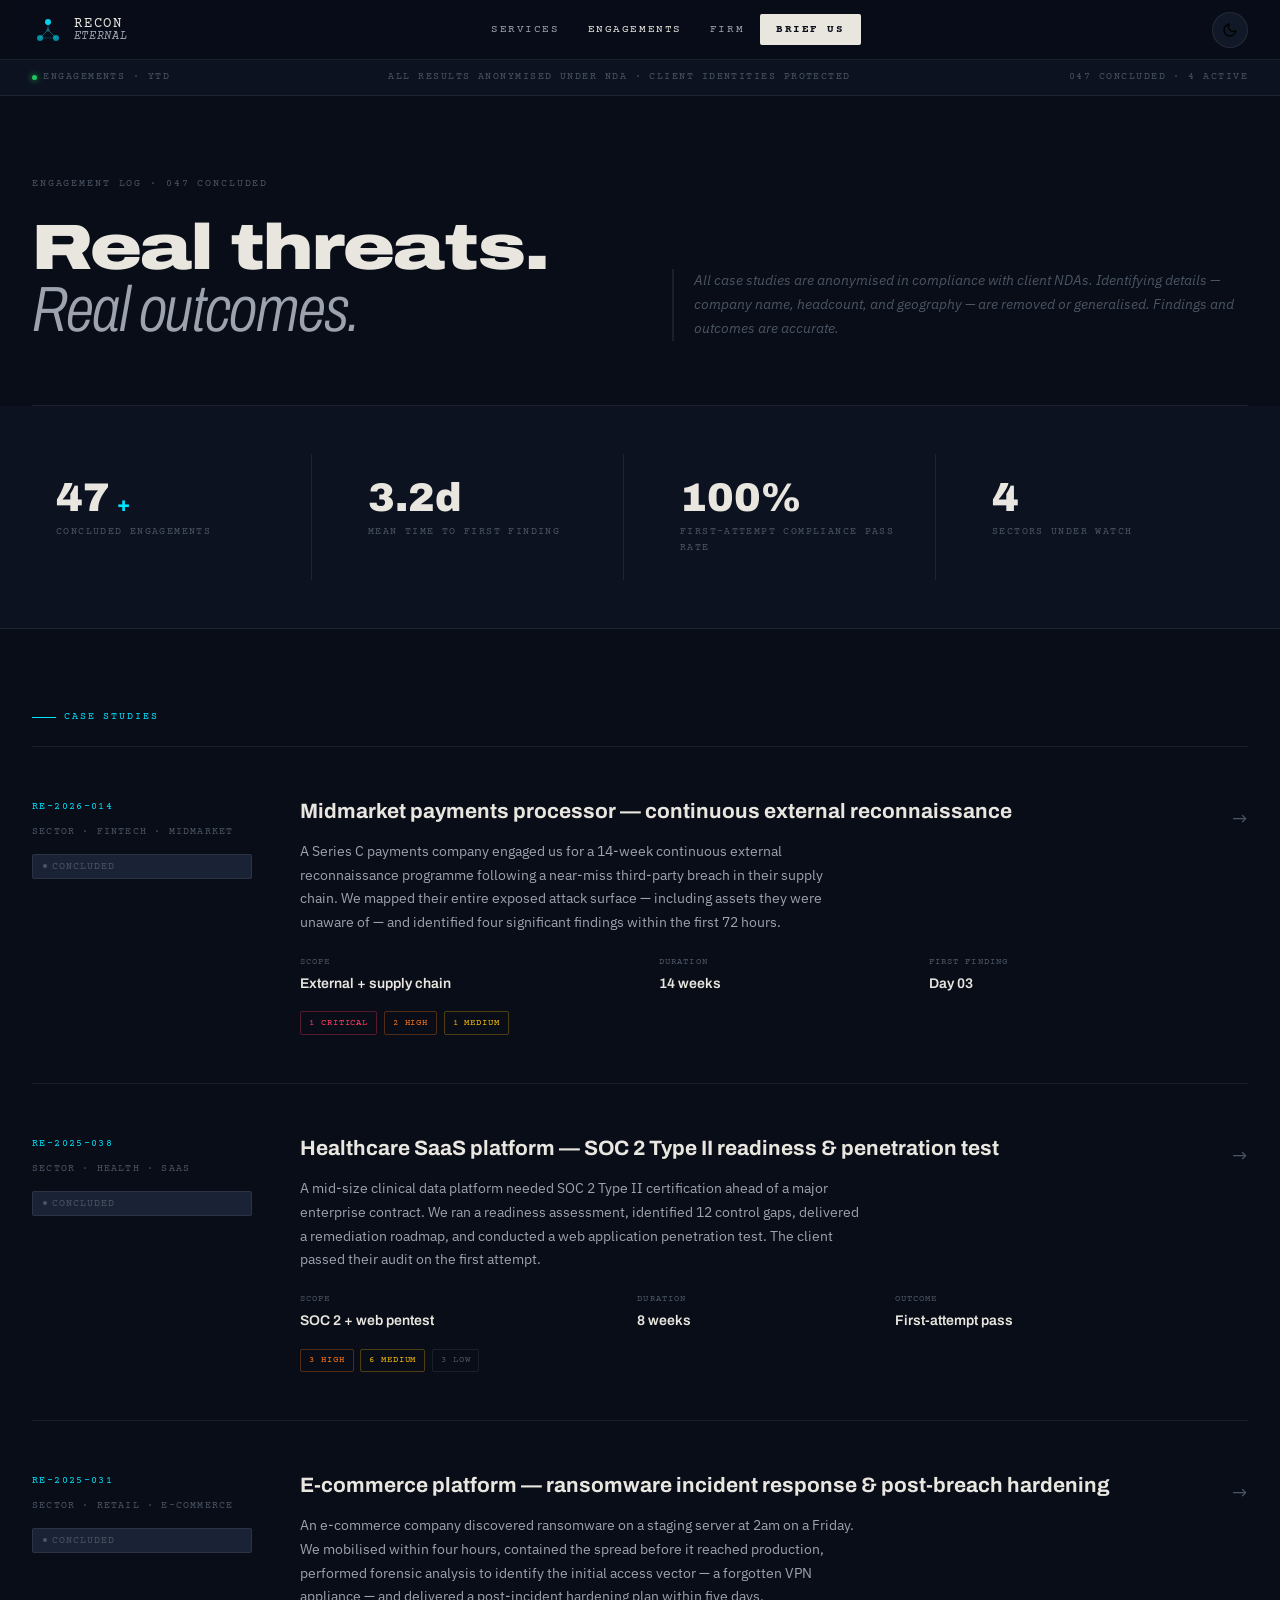
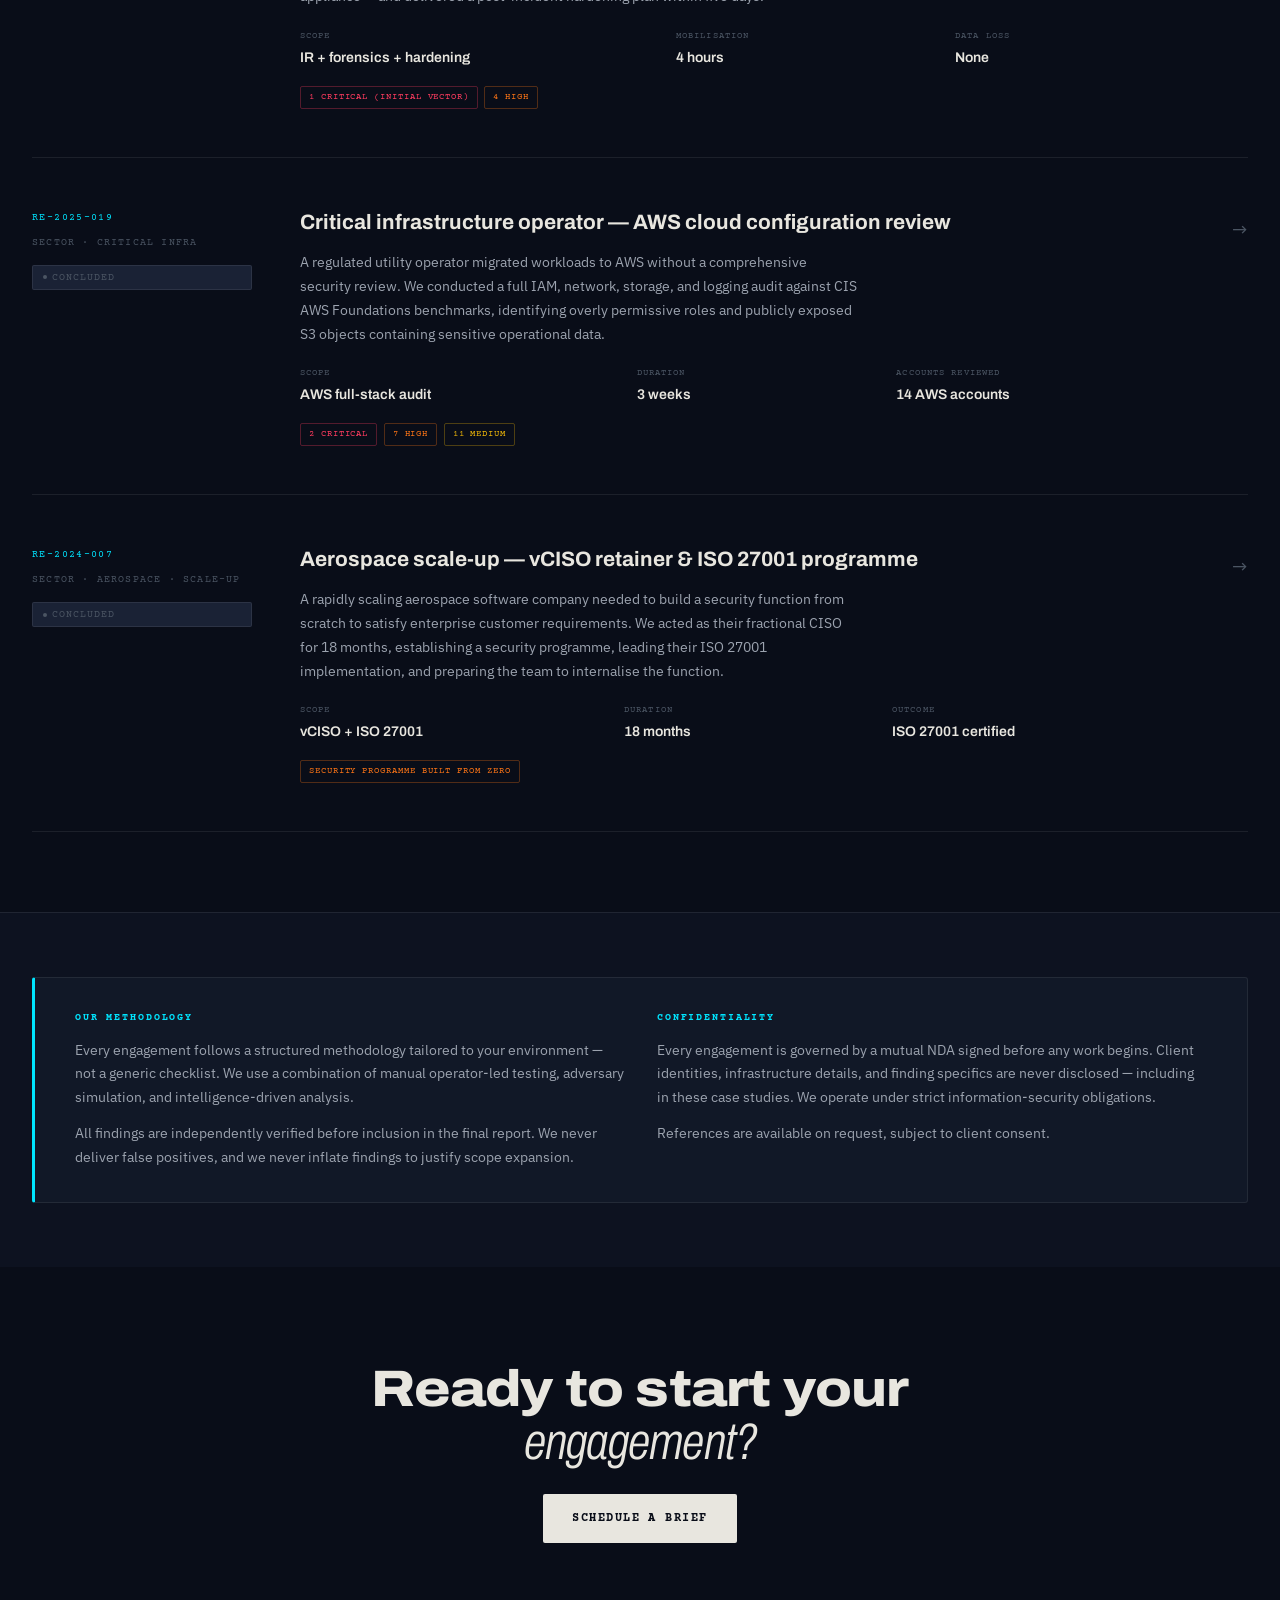
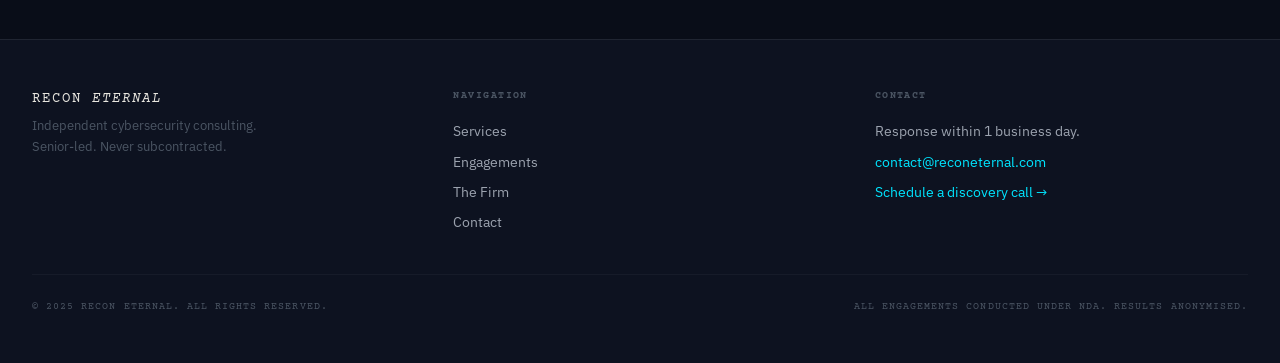
==== engagements.html @ 574c1f22 "Add files via upload" ====
<!DOCTYPE html>
<html lang="en">
<head>
  <meta charset="UTF-8" />
  <meta name="viewport" content="width=device-width, initial-scale=1.0" />
  <meta name="description" content="RECON eternal engagements — anonymised case studies showing real security outcomes across fintech, healthcare, SaaS, and critical infrastructure." />
  <title>Engagements · RECON eternal</title>

  <!-- Stylesheets -->
  <link rel="stylesheet" href="css/base.css" />
  <link rel="stylesheet" href="css/theme.css" />
  <link rel="stylesheet" href="css/components.css" />
  <link rel="stylesheet" href="css/engagements.css" />

  <!-- Prevent theme flash -->
  <script>
    (function(){
      var t = localStorage.getItem('recon-theme');
      if (t === 'light') document.documentElement.setAttribute('data-theme','light');
    })();
  </script>
</head>
<body>

  <!-- ═══════════════════════════════════════
       SITE NAVIGATION
       ═══════════════════════════════════════ -->
  <header class="site-nav" role="banner">
    <div class="nav-inner">
      <a href="index.html" class="nav-logo" aria-label="RECON eternal — home">
        <svg viewBox="0 0 32 32" fill="none" xmlns="http://www.w3.org/2000/svg" aria-hidden="true">
          <circle cx="16" cy="8"  r="3" fill="var(--accent)" opacity="0.9"/>
          <circle cx="8"  cy="24" r="3" fill="var(--accent)" opacity="0.6"/>
          <circle cx="24" cy="24" r="3" fill="var(--accent)" opacity="0.6"/>
          <circle cx="16" cy="16" r="2" fill="var(--text-3)" opacity="0.5"/>
          <line x1="16" y1="8"  x2="16" y2="16" stroke="var(--accent)" stroke-width="1" opacity="0.4"/>
          <line x1="16" y1="16" x2="8"  y2="24" stroke="var(--accent)" stroke-width="1" opacity="0.4"/>
          <line x1="16" y1="16" x2="24" y2="24" stroke="var(--accent)" stroke-width="1" opacity="0.4"/>
          <line x1="8"  y1="24" x2="24" y2="24" stroke="var(--accent)" stroke-width="1" opacity="0.2"/>
        </svg>
        <span class="nav-wordmark">RECON<em>eternal</em></span>
      </a>
      <nav class="nav-links" aria-label="Primary navigation">
        <a href="services.html">Services</a>
        <a href="engagements.html">Engagements</a>
        <a href="about.html">Firm</a>
        <a href="contact.html" class="nav-cta">Brief us</a>
      </nav>
      <div class="nav-controls">
        <button class="theme-toggle" aria-label="Switch theme"></button>
        <button class="nav-hamburger" aria-label="Open menu"><span></span><span></span><span></span></button>
      </div>
    </div>
  </header>

  <!-- Mobile drawer -->
  <nav class="nav-drawer" aria-label="Mobile navigation">
    <a href="services.html">Services</a>
    <a href="engagements.html">Engagements</a>
    <a href="about.html">Firm</a>
    <a href="contact.html">Brief us →</a>
  </nav>

  <!-- Meta strip -->
  <div class="meta-strip" aria-hidden="true">
    <span><span class="meta-live"></span> ENGAGEMENTS · YTD</span>
    <span class="meta-mid">ALL RESULTS ANONYMISED UNDER NDA · CLIENT IDENTITIES PROTECTED</span>
    <span>047 CONCLUDED · 4 ACTIVE</span>
  </div>

  <!-- ═══════════════════════════════════════
       MAIN CONTENT
       ═══════════════════════════════════════ -->
  <main class="page-body">

    <!-- ───────────────────────────────────
         ENGAGEMENTS HEADER
         ─────────────────────────────────── -->
    <section>
      <div class="container">
        <div class="eng-header">

          <!-- Left: headline -->
          <div>
            <p class="eng-meta reveal">ENGAGEMENT LOG · 047 CONCLUDED</p>
            <h1 class="eng-headline reveal delay-1">
              Real threats.<br>
              <em>Real outcomes.</em>
            </h1>
          </div>

          <!-- Right: anonymisation note -->
          <div class="eng-header-note reveal delay-2">
            All case studies are anonymised in compliance with client NDAs. Identifying details — company name, headcount, and geography — are removed or generalised. Findings and outcomes are accurate.
          </div>

        </div>
      </div>
    </section>

    <!-- ───────────────────────────────────
         STATS BAR
         Animated counters for key metrics
         ─────────────────────────────────── -->
    <div class="stats-bar">
      <div class="container">
        <div class="stats-grid">

          <!-- Total engagements -->
          <div class="stat-block">
            <div class="stat-number">
              <span data-counter="47" data-suffix="">47</span>
              <span class="stat-unit">+</span>
            </div>
            <div class="stat-label">Concluded engagements</div>
          </div>

          <!-- Mean time to first finding -->
          <div class="stat-block">
            <div class="stat-number">
              <span data-counter="3.2" data-suffix="d">3.2d</span>
            </div>
            <div class="stat-label">Mean time to first finding</div>
          </div>

          <!-- First-attempt compliance pass rate -->
          <div class="stat-block">
            <div class="stat-number">
              <span data-counter="100" data-suffix="%">100%</span>
            </div>
            <div class="stat-label">First-attempt compliance pass rate</div>
          </div>

          <!-- Sectors covered -->
          <div class="stat-block">
            <div class="stat-number">
              <span data-counter="4" data-suffix="">4</span>
            </div>
            <div class="stat-label">Sectors under watch</div>
          </div>

        </div>
      </div>
    </div>

    <!-- ───────────────────────────────────
         CASE STUDY CARDS
         List of anonymised client engagements
         ─────────────────────────────────── -->
    <section class="case-studies-section">
      <div class="container">

        <p class="section-label reveal">Case studies</p>

        <div class="case-list">

          <!-- Case 01: FinTech continuous recon -->
          <div class="case-card reveal" id="re-2026-014">
            <div class="case-meta">
              <div class="case-id">RE-2026-014</div>
              <div class="case-sector">SECTOR · FINTECH · MIDMARKET</div>
              <div class="case-status concluded">concluded</div>
            </div>
            <div class="case-content">
              <h2 class="case-title">Midmarket payments processor — continuous external reconnaissance</h2>
              <p class="case-summary">
                A Series C payments company engaged us for a 14-week continuous external reconnaissance programme following a near-miss third-party breach in their supply chain. We mapped their entire exposed attack surface — including assets they were unaware of — and identified four significant findings within the first 72 hours.
              </p>
              <dl class="case-facts">
                <div class="case-fact">
                  <dt>Scope</dt>
                  <dd>External + supply chain</dd>
                </div>
                <div class="case-fact">
                  <dt>Duration</dt>
                  <dd>14 weeks</dd>
                </div>
                <div class="case-fact">
                  <dt>First finding</dt>
                  <dd>Day 03</dd>
                </div>
              </dl>
              <div class="case-findings">
                <span class="finding-tag critical">1 Critical</span>
                <span class="finding-tag high">2 High</span>
                <span class="finding-tag medium">1 Medium</span>
              </div>
            </div>
            <div class="case-chevron">→</div>
          </div>

          <!-- Case 02: Healthcare SOC 2 -->
          <div class="case-card reveal" id="re-2025-038">
            <div class="case-meta">
              <div class="case-id">RE-2025-038</div>
              <div class="case-sector">SECTOR · HEALTH · SaaS</div>
              <div class="case-status concluded">concluded</div>
            </div>
            <div class="case-content">
              <h2 class="case-title">Healthcare SaaS platform — SOC 2 Type II readiness &amp; penetration test</h2>
              <p class="case-summary">
                A mid-size clinical data platform needed SOC 2 Type II certification ahead of a major enterprise contract. We ran a readiness assessment, identified 12 control gaps, delivered a remediation roadmap, and conducted a web application penetration test. The client passed their audit on the first attempt.
              </p>
              <dl class="case-facts">
                <div class="case-fact">
                  <dt>Scope</dt>
                  <dd>SOC 2 + web pentest</dd>
                </div>
                <div class="case-fact">
                  <dt>Duration</dt>
                  <dd>8 weeks</dd>
                </div>
                <div class="case-fact">
                  <dt>Outcome</dt>
                  <dd>First-attempt pass</dd>
                </div>
              </dl>
              <div class="case-findings">
                <span class="finding-tag high">3 High</span>
                <span class="finding-tag medium">6 Medium</span>
                <span class="finding-tag low">3 Low</span>
              </div>
            </div>
            <div class="case-chevron">→</div>
          </div>

          <!-- Case 03: E-commerce ransomware IR -->
          <div class="case-card reveal" id="re-2025-031">
            <div class="case-meta">
              <div class="case-id">RE-2025-031</div>
              <div class="case-sector">SECTOR · RETAIL · E-COMMERCE</div>
              <div class="case-status concluded">concluded</div>
            </div>
            <div class="case-content">
              <h2 class="case-title">E-commerce platform — ransomware incident response &amp; post-breach hardening</h2>
              <p class="case-summary">
                An e-commerce company discovered ransomware on a staging server at 2am on a Friday. We mobilised within four hours, contained the spread before it reached production, performed forensic analysis to identify the initial access vector — a forgotten VPN appliance — and delivered a post-incident hardening plan within five days.
              </p>
              <dl class="case-facts">
                <div class="case-fact">
                  <dt>Scope</dt>
                  <dd>IR + forensics + hardening</dd>
                </div>
                <div class="case-fact">
                  <dt>Mobilisation</dt>
                  <dd>4 hours</dd>
                </div>
                <div class="case-fact">
                  <dt>Data loss</dt>
                  <dd>None</dd>
                </div>
              </dl>
              <div class="case-findings">
                <span class="finding-tag critical">1 Critical (initial vector)</span>
                <span class="finding-tag high">4 High</span>
              </div>
            </div>
            <div class="case-chevron">→</div>
          </div>

          <!-- Case 04: Critical infrastructure cloud review -->
          <div class="case-card reveal" id="re-2025-019">
            <div class="case-meta">
              <div class="case-id">RE-2025-019</div>
              <div class="case-sector">SECTOR · CRITICAL INFRA</div>
              <div class="case-status concluded">concluded</div>
            </div>
            <div class="case-content">
              <h2 class="case-title">Critical infrastructure operator — AWS cloud configuration review</h2>
              <p class="case-summary">
                A regulated utility operator migrated workloads to AWS without a comprehensive security review. We conducted a full IAM, network, storage, and logging audit against CIS AWS Foundations benchmarks, identifying overly permissive roles and publicly exposed S3 objects containing sensitive operational data.
              </p>
              <dl class="case-facts">
                <div class="case-fact">
                  <dt>Scope</dt>
                  <dd>AWS full-stack audit</dd>
                </div>
                <div class="case-fact">
                  <dt>Duration</dt>
                  <dd>3 weeks</dd>
                </div>
                <div class="case-fact">
                  <dt>Accounts reviewed</dt>
                  <dd>14 AWS accounts</dd>
                </div>
              </dl>
              <div class="case-findings">
                <span class="finding-tag critical">2 Critical</span>
                <span class="finding-tag high">7 High</span>
                <span class="finding-tag medium">11 Medium</span>
              </div>
            </div>
            <div class="case-chevron">→</div>
          </div>

          <!-- Case 05: Aerospace vCISO -->
          <div class="case-card reveal" id="re-2024-007">
            <div class="case-meta">
              <div class="case-id">RE-2024-007</div>
              <div class="case-sector">SECTOR · AEROSPACE · SCALE-UP</div>
              <div class="case-status concluded">concluded</div>
            </div>
            <div class="case-content">
              <h2 class="case-title">Aerospace scale-up — vCISO retainer &amp; ISO 27001 programme</h2>
              <p class="case-summary">
                A rapidly scaling aerospace software company needed to build a security function from scratch to satisfy enterprise customer requirements. We acted as their fractional CISO for 18 months, establishing a security programme, leading their ISO 27001 implementation, and preparing the team to internalise the function.
              </p>
              <dl class="case-facts">
                <div class="case-fact">
                  <dt>Scope</dt>
                  <dd>vCISO + ISO 27001</dd>
                </div>
                <div class="case-fact">
                  <dt>Duration</dt>
                  <dd>18 months</dd>
                </div>
                <div class="case-fact">
                  <dt>Outcome</dt>
                  <dd>ISO 27001 certified</dd>
                </div>
              </dl>
              <div class="case-findings">
                <span class="finding-tag high">Security programme built from zero</span>
              </div>
            </div>
            <div class="case-chevron">→</div>
          </div>

        </div>
      </div>
    </section>

    <!-- ───────────────────────────────────
         METHODOLOGY NOTE
         Trust-building block about our approach
         ─────────────────────────────────── -->
    <section class="methodology-note">
      <div class="container">
        <div class="methodology-box reveal">
          <div>
            <h3>Our methodology</h3>
            <p>
              Every engagement follows a structured methodology tailored to your environment — not a generic checklist. We use a combination of manual operator-led testing, adversary simulation, and intelligence-driven analysis.
            </p>
            <p style="margin-top:0.75rem;">
              All findings are independently verified before inclusion in the final report. We never deliver false positives, and we never inflate findings to justify scope expansion.
            </p>
          </div>
          <div>
            <h3>Confidentiality</h3>
            <p>
              Every engagement is governed by a mutual NDA signed before any work begins. Client identities, infrastructure details, and finding specifics are never disclosed — including in these case studies. We operate under strict information-security obligations.
            </p>
            <p style="margin-top:0.75rem;">
              References are available on request, subject to client consent.
            </p>
          </div>
        </div>
      </div>
    </section>

    <!-- CTA -->
    <section class="section">
      <div class="container" style="text-align:center;">
        <h2 class="display-lg reveal" style="margin-bottom:1.5rem;">
          Ready to start your<br><em class="editorial">engagement?</em>
        </h2>
        <div class="reveal delay-1">
          <a href="contact.html" class="btn-primary">Schedule a Brief</a>
        </div>
      </div>
    </section>

  </main>

  <!-- Site footer -->
  <footer class="site-footer">
    <div class="footer-inner">
      <div class="footer-brand">
        <div class="footer-wordmark">RECON <em>eternal</em></div>
        <p>Independent cybersecurity consulting. Senior-led. Never subcontracted.</p>
      </div>
      <div class="footer-nav">
        <h4>Navigation</h4>
        <a href="services.html">Services</a>
        <a href="engagements.html">Engagements</a>
        <a href="about.html">The Firm</a>
        <a href="contact.html">Contact</a>
      </div>
      <div class="footer-contact">
        <h4>Contact</h4>
        <p>Response within 1 business day.</p>
        <p><a href="mailto:contact@reconeternal.com">contact@reconeternal.com</a></p>
        <p><a href="contact.html">Schedule a discovery call →</a></p>
      </div>
    </div>
    <div class="footer-bottom">
      <p>© 2025 RECON eternal. All rights reserved.</p>
      <p>All engagements conducted under NDA. Results anonymised.</p>
    </div>
  </footer>

  <script src="js/theme.js"></script>
  <script src="js/nav.js"></script>
  <script src="js/animations.js"></script>

</body>
</html>
---- css/base.css ----
/* ============================================================
   BASE.CSS — Reset, Custom Properties, Typography, Utilities
   RECON eternal · Cybersecurity Consulting
   ============================================================ */

/* ── Google Fonts import ── */
@import url('https://fonts.googleapis.com/css2?family=Archivo:ital,wdth,wght@0,62..125,100..900;1,62..125,100..900&family=Courier+Prime:ital,wght@0,400;0,700;1,400&family=IBM+Plex+Sans:ital,wght@0,300;0,400;0,500;0,600;1,300&display=swap');

/* ── CSS Reset ── */
*, *::before, *::after {
  box-sizing: border-box;
  margin: 0;
  padding: 0;
}

html {
  font-size: 16px;
  scroll-behavior: smooth;
  -webkit-font-smoothing: antialiased;
  -moz-osx-font-smoothing: grayscale;
  text-rendering: optimizeLegibility;
}

body {
  font-family: 'IBM Plex Sans', sans-serif;
  font-weight: 400;
  line-height: 1.6;
  min-height: 100vh;
  /* Theme colours applied via theme.css variables */
  background-color: var(--bg);
  color: var(--text);
  transition: background-color 0.35s ease, color 0.35s ease;
  overflow-x: hidden;
}

/* ── Lists & Links reset ── */
a       { color: inherit; text-decoration: none; }
ul, ol  { list-style: none; }
img, svg { display: block; max-width: 100%; }
button  { border: none; background: none; cursor: pointer; font: inherit; }

/* ── Typography scale ── */
/* Display — hero headlines */
.display-xl {
  font-family: 'Archivo', sans-serif;
  font-weight: 900;
  font-stretch: 125%;
  font-size: clamp(3rem, 7vw, 6.5rem);
  line-height: 0.95;
  letter-spacing: -0.02em;
}

/* Large section headings */
.display-lg {
  font-family: 'Archivo', sans-serif;
  font-weight: 800;
  font-stretch: 115%;
  font-size: clamp(2rem, 4vw, 3.5rem);
  line-height: 1.05;
  letter-spacing: -0.015em;
}

/* Card / sub-section headings */
.display-md {
  font-family: 'Archivo', sans-serif;
  font-weight: 700;
  font-stretch: 110%;
  font-size: clamp(1.25rem, 2.5vw, 1.75rem);
  line-height: 1.2;
}

/* Monospaced labels / tags */
.mono {
  font-family: 'Courier Prime', monospace;
  font-size: 0.75rem;
  letter-spacing: 0.12em;
  text-transform: uppercase;
}

/* Body copy */
.body-lg { font-size: 1.125rem; line-height: 1.7; }
.body-sm { font-size: 0.875rem; line-height: 1.65; }

/* ── Utility: container ── */
.container {
  width: 100%;
  max-width: 1280px;
  margin: 0 auto;
  padding: 0 2rem;
}

/* ── Utility: visually-hidden (accessibility) ── */
.sr-only {
  position: absolute;
  width: 1px;
  height: 1px;
  padding: 0;
  margin: -1px;
  overflow: hidden;
  clip: rect(0,0,0,0);
  white-space: nowrap;
  border: 0;
}

/* ── Utility: reveal animation base ── */
.reveal {
  opacity: 0;
  transform: translateY(24px);
  transition: opacity 0.65s cubic-bezier(0.16, 1, 0.3, 1),
              transform 0.65s cubic-bezier(0.16, 1, 0.3, 1);
}
.reveal.in-view {
  opacity: 1;
  transform: translateY(0);
}

/* ── Stagger delay helpers ── */
.delay-1 { transition-delay: 0.08s; }
.delay-2 { transition-delay: 0.16s; }
.delay-3 { transition-delay: 0.24s; }
.delay-4 { transition-delay: 0.32s; }
.delay-5 { transition-delay: 0.40s; }
.delay-6 { transition-delay: 0.48s; }

/* ── Divider line ── */
.rule {
  border: none;
  border-top: 1px solid var(--border);
  width: 100%;
}

/* ── Section spacing ── */
.section { padding: 6rem 0; }
.section-sm { padding: 4rem 0; }

/* ── Italic emphasis (editorial style) ── */
em.editorial {
  font-family: 'Archivo', sans-serif;
  font-style: italic;
  font-weight: 300;
  font-stretch: 75%;
}
---- css/theme.css ----
/* ============================================================
   THEME.CSS — Dark / Light colour token system
   Applied to :root by default (dark), toggled via [data-theme="light"]
   ============================================================ */

/* ── Default: Dark theme ── */
:root {
  /* Background layers */
  --bg:          #090d18;
  --bg-2:        #0d1220;
  --bg-3:        #111827;

  /* Surfaces (cards, panels) */
  --surface:     #111827;
  --surface-2:   #1a2235;

  /* Text */
  --text:        #e8e6df;
  --text-2:      #9ca3af;
  --text-3:      #4b5563;

  /* Accents */
  --accent:      #00e5ff;      /* cyan — primary accent */
  --accent-2:    #ff3c5f;      /* red  — urgency / secondary */
  --accent-dim:  rgba(0, 229, 255, 0.12);

  /* Borders */
  --border:      rgba(255, 255, 255, 0.08);
  --border-2:    rgba(255, 255, 255, 0.04);

  /* Shadows */
  --shadow:      0 2px 24px rgba(0, 0, 0, 0.6);
  --shadow-lg:   0 8px 48px rgba(0, 0, 0, 0.8);

  /* Status / live dot */
  --live:        #22c55e;

  /* Nav height — referenced by pages for padding offset */
  --nav-h: 60px;
  --strip-h: 36px;
}

/* ── Light theme override ── */
[data-theme="light"] {
  --bg:          #f4f1ec;
  --bg-2:        #ece9e2;
  --bg-3:        #e2dfd7;

  --surface:     #ffffff;
  --surface-2:   #f9f7f3;

  --text:        #0a0e18;
  --text-2:      #4b5563;
  --text-3:      #9ca3af;

  --accent:      #0066cc;
  --accent-2:    #cc1133;
  --accent-dim:  rgba(0, 102, 204, 0.10);

  --border:      rgba(0, 0, 0, 0.10);
  --border-2:    rgba(0, 0, 0, 0.04);

  --shadow:      0 2px 24px rgba(0, 0, 0, 0.08);
  --shadow-lg:   0 8px 48px rgba(0, 0, 0, 0.15);

  --live:        #16a34a;
}

/* ── Smooth transition for theme switch (applied to common props) ── */
/* Excludes elements that should snap immediately, e.g. canvas */
body, header, footer, nav, main,
.card, .meta-strip, .btn-primary, .btn-ghost,
section, article, aside {
  transition:
    background-color 0.35s ease,
    border-color     0.35s ease,
    color            0.35s ease,
    box-shadow       0.35s ease;
}
---- css/components.css ----
/* ============================================================
   COMPONENTS.CSS — Shared UI components across all pages
   Nav, Footer, Buttons, Cards, Meta-strip, Theme Toggle
   ============================================================ */

/* ─────────────────────────────────────────
   NAV — Fixed top navigation bar
   ───────────────────────────────────────── */
.site-nav {
  position: fixed;
  top: 0;
  left: 0;
  right: 0;
  z-index: 100;
  height: var(--nav-h);
  display: flex;
  align-items: center;
  padding: 0 2rem;
  border-bottom: 1px solid var(--border);
  background-color: var(--bg);
  /* Frosted-glass effect */
  backdrop-filter: blur(12px);
  -webkit-backdrop-filter: blur(12px);
  background-color: rgba(9, 13, 24, 0.88);
}

[data-theme="light"] .site-nav {
  background-color: rgba(244, 241, 236, 0.90);
}

/* Nav inner layout */
.site-nav .nav-inner {
  width: 100%;
  max-width: 1280px;
  margin: 0 auto;
  display: flex;
  align-items: center;
  justify-content: space-between;
  gap: 2rem;
}

/* Logo / wordmark lockup */
.nav-logo {
  display: flex;
  align-items: center;
  gap: 0.6rem;
  text-decoration: none;
  flex-shrink: 0;
}

/* Logo SVG icon */
.nav-logo svg {
  width: 32px;
  height: 32px;
  flex-shrink: 0;
}

/* Wordmark text */
.nav-wordmark {
  font-family: 'Courier Prime', monospace;
  font-size: 0.875rem;
  letter-spacing: 0.14em;
  text-transform: uppercase;
  color: var(--text);
  line-height: 1;
}
.nav-wordmark em {
  display: block;
  font-style: italic;
  font-weight: 400;
  color: var(--text-2);
  font-size: 0.75rem;
  letter-spacing: 0.06em;
}

/* Navigation links group */
.nav-links {
  display: flex;
  align-items: center;
  gap: 0.25rem;
}

/* Individual nav link */
.nav-links a {
  font-family: 'Courier Prime', monospace;
  font-size: 0.7rem;
  letter-spacing: 0.14em;
  text-transform: uppercase;
  color: var(--text-2);
  padding: 0.4rem 0.75rem;
  border-radius: 3px;
  transition: color 0.2s, background-color 0.2s;
}
.nav-links a:hover { color: var(--text); background-color: var(--surface); }
.nav-links a.active { color: var(--text); }

/* "Brief us" CTA pill in nav */
.nav-links a.nav-cta {
  color: var(--bg);
  background-color: var(--text);
  padding: 0.4rem 1rem;
  border-radius: 2px;
  font-weight: 700;
  transition: opacity 0.2s;
}
.nav-links a.nav-cta:hover { opacity: 0.85; background-color: var(--text); color: var(--bg); }

/* Right-side controls: theme toggle + mobile menu */
.nav-controls {
  display: flex;
  align-items: center;
  gap: 0.75rem;
}

/* Theme toggle button */
.theme-toggle {
  width: 36px;
  height: 36px;
  border-radius: 50%;
  display: flex;
  align-items: center;
  justify-content: center;
  background-color: var(--surface);
  border: 1px solid var(--border);
  cursor: pointer;
  transition: background-color 0.2s, border-color 0.2s;
  flex-shrink: 0;
}
.theme-toggle:hover { background-color: var(--surface-2); }
.theme-toggle svg { width: 16px; height: 16px; fill: var(--text-2); transition: fill 0.2s; }
.theme-toggle:hover svg { fill: var(--text); }

/* Mobile hamburger button (hidden on desktop) */
.nav-hamburger {
  display: none;
  width: 36px;
  height: 36px;
  flex-direction: column;
  align-items: center;
  justify-content: center;
  gap: 5px;
  cursor: pointer;
}
.nav-hamburger span {
  display: block;
  width: 20px;
  height: 1.5px;
  background: var(--text);
  transition: transform 0.3s, opacity 0.3s;
}

/* Mobile menu open state */
.nav-hamburger.open span:nth-child(1) { transform: translateY(6.5px) rotate(45deg); }
.nav-hamburger.open span:nth-child(2) { opacity: 0; }
.nav-hamburger.open span:nth-child(3) { transform: translateY(-6.5px) rotate(-45deg); }

/* Mobile nav drawer */
.nav-drawer {
  display: none;
  position: fixed;
  top: var(--nav-h);
  left: 0; right: 0;
  background-color: var(--bg);
  border-bottom: 1px solid var(--border);
  padding: 1.5rem 2rem;
  z-index: 99;
  flex-direction: column;
  gap: 0.5rem;
}
.nav-drawer.open { display: flex; }
.nav-drawer a {
  font-family: 'Courier Prime', monospace;
  font-size: 0.8rem;
  letter-spacing: 0.14em;
  text-transform: uppercase;
  color: var(--text-2);
  padding: 0.6rem 0;
  border-bottom: 1px solid var(--border);
  transition: color 0.2s;
}
.nav-drawer a:last-child { border-bottom: none; }
.nav-drawer a.active, .nav-drawer a:hover { color: var(--text); }

/* ─────────────────────────────────────────
   META-STRIP — Thin info bar below nav
   ───────────────────────────────────────── */
.meta-strip {
  position: fixed;
  top: var(--nav-h);
  left: 0; right: 0;
  z-index: 99;
  height: var(--strip-h);
  display: flex;
  align-items: center;
  justify-content: space-between;
  padding: 0 2rem;
  background-color: var(--bg-2);
  border-bottom: 1px solid var(--border);
  overflow: hidden;
}

/* Each strip item */
.meta-strip span {
  font-family: 'Courier Prime', monospace;
  font-size: 0.65rem;
  letter-spacing: 0.14em;
  text-transform: uppercase;
  color: var(--text-3);
  display: flex;
  align-items: center;
  gap: 0.4rem;
  white-space: nowrap;
}

/* Live status dot */
.meta-live {
  width: 5px;
  height: 5px;
  border-radius: 50%;
  background-color: var(--live);
  box-shadow: 0 0 6px var(--live);
  animation: pulse-live 2.5s ease-in-out infinite;
}

@keyframes pulse-live {
  0%, 100% { opacity: 1; }
  50%       { opacity: 0.4; }
}

/* Hide middle item on small screens */
@media (max-width: 768px) {
  .meta-strip .meta-mid { display: none; }
}
@media (max-width: 480px) {
  .meta-strip { display: none; }
  :root { --strip-h: 0px; }
}

/* ─────────────────────────────────────────
   PAGE OFFSET — Space for fixed nav + strip
   ───────────────────────────────────────── */
.page-body {
  padding-top: calc(var(--nav-h) + var(--strip-h));
}

/* ─────────────────────────────────────────
   BUTTONS
   ───────────────────────────────────────── */

/* Primary filled button */
.btn-primary {
  display: inline-flex;
  align-items: center;
  gap: 0.5rem;
  font-family: 'Courier Prime', monospace;
  font-size: 0.75rem;
  font-weight: 700;
  letter-spacing: 0.12em;
  text-transform: uppercase;
  padding: 0.85rem 1.75rem;
  background-color: var(--text);
  color: var(--bg);
  border-radius: 2px;
  border: 1px solid transparent;
  cursor: pointer;
  transition: opacity 0.2s, transform 0.2s;
}
.btn-primary:hover { opacity: 0.85; transform: translateY(-1px); }

/* Ghost / outline button */
.btn-ghost {
  display: inline-flex;
  align-items: center;
  gap: 0.5rem;
  font-family: 'Courier Prime', monospace;
  font-size: 0.75rem;
  font-weight: 400;
  letter-spacing: 0.12em;
  text-transform: uppercase;
  padding: 0.85rem 1.75rem;
  background-color: transparent;
  color: var(--text-2);
  border-radius: 2px;
  border: 1px solid var(--border);
  cursor: pointer;
  transition: color 0.2s, border-color 0.2s, transform 0.2s;
}
.btn-ghost:hover { color: var(--text); border-color: var(--text); transform: translateY(-1px); }

/* Accent button (cyan) */
.btn-accent {
  display: inline-flex;
  align-items: center;
  gap: 0.5rem;
  font-family: 'Courier Prime', monospace;
  font-size: 0.75rem;
  font-weight: 700;
  letter-spacing: 0.12em;
  text-transform: uppercase;
  padding: 0.85rem 1.75rem;
  background-color: var(--accent);
  color: #000;
  border-radius: 2px;
  border: 1px solid transparent;
  cursor: pointer;
  transition: opacity 0.2s, transform 0.2s;
}
.btn-accent:hover { opacity: 0.9; transform: translateY(-1px); }

/* ─────────────────────────────────────────
   CARDS — Base card component
   ───────────────────────────────────────── */
.card {
  background-color: var(--surface);
  border: 1px solid var(--border);
  border-radius: 3px;
  padding: 2rem;
  transition: border-color 0.3s, box-shadow 0.3s;
}
.card:hover {
  border-color: var(--accent);
  box-shadow: 0 0 24px var(--accent-dim);
}

/* Service card variant with top accent line */
.card-service {
  position: relative;
  overflow: hidden;
}
.card-service::before {
  content: '';
  position: absolute;
  top: 0; left: 0; right: 0;
  height: 2px;
  background: linear-gradient(90deg, var(--accent), transparent);
  opacity: 0;
  transition: opacity 0.3s;
}
.card-service:hover::before { opacity: 1; }

/* Card index label (e.g. "01 /") */
.card-index {
  font-family: 'Courier Prime', monospace;
  font-size: 0.65rem;
  letter-spacing: 0.14em;
  color: var(--text-3);
  margin-bottom: 1rem;
  text-transform: uppercase;
}

/* Card icon wrapper */
.card-icon {
  font-size: 1.5rem;
  margin-bottom: 1rem;
  display: block;
}

/* Card heading */
.card-title {
  font-family: 'Archivo', sans-serif;
  font-weight: 700;
  font-size: 1.1rem;
  color: var(--text);
  margin-bottom: 0.6rem;
}

/* Card body text */
.card-body {
  font-size: 0.875rem;
  color: var(--text-2);
  line-height: 1.65;
}

/* ─────────────────────────────────────────
   SECTION LABEL — Small label above headings
   ───────────────────────────────────────── */
.section-label {
  font-family: 'Courier Prime', monospace;
  font-size: 0.65rem;
  letter-spacing: 0.18em;
  text-transform: uppercase;
  color: var(--accent);
  display: flex;
  align-items: center;
  gap: 0.5rem;
  margin-bottom: 1.25rem;
}
.section-label::before {
  content: '';
  display: block;
  width: 24px;
  height: 1px;
  background-color: var(--accent);
}

/* ─────────────────────────────────────────
   SITE FOOTER
   ───────────────────────────────────────── */
.site-footer {
  border-top: 1px solid var(--border);
  padding: 3rem 2rem;
  background-color: var(--bg-2);
}
.site-footer .footer-inner {
  max-width: 1280px;
  margin: 0 auto;
  display: grid;
  grid-template-columns: 1fr 1fr 1fr;
  gap: 3rem;
  align-items: start;
}

/* Footer brand column */
.footer-brand .footer-wordmark {
  font-family: 'Courier Prime', monospace;
  font-size: 0.875rem;
  letter-spacing: 0.14em;
  text-transform: uppercase;
  color: var(--text);
  margin-bottom: 0.4rem;
}
.footer-brand p {
  font-size: 0.8rem;
  color: var(--text-3);
  max-width: 260px;
  line-height: 1.6;
}

/* Footer nav column */
.footer-nav h4 {
  font-family: 'Courier Prime', monospace;
  font-size: 0.65rem;
  letter-spacing: 0.14em;
  text-transform: uppercase;
  color: var(--text-3);
  margin-bottom: 1rem;
}
.footer-nav a {
  display: block;
  font-size: 0.875rem;
  color: var(--text-2);
  margin-bottom: 0.5rem;
  transition: color 0.2s;
}
.footer-nav a:hover { color: var(--text); }

/* Footer contact column */
.footer-contact h4 {
  font-family: 'Courier Prime', monospace;
  font-size: 0.65rem;
  letter-spacing: 0.14em;
  text-transform: uppercase;
  color: var(--text-3);
  margin-bottom: 1rem;
}
.footer-contact p {
  font-size: 0.875rem;
  color: var(--text-2);
  margin-bottom: 0.5rem;
}
.footer-contact a {
  color: var(--accent);
  transition: opacity 0.2s;
}
.footer-contact a:hover { opacity: 0.8; }

/* Footer bottom bar */
.footer-bottom {
  max-width: 1280px;
  margin: 2rem auto 0;
  padding-top: 1.5rem;
  border-top: 1px solid var(--border-2);
  display: flex;
  justify-content: space-between;
  align-items: center;
  gap: 1rem;
  flex-wrap: wrap;
}
.footer-bottom p {
  font-family: 'Courier Prime', monospace;
  font-size: 0.65rem;
  letter-spacing: 0.1em;
  color: var(--text-3);
  text-transform: uppercase;
}

/* ─────────────────────────────────────────
   RESPONSIVE BREAKPOINTS
   ───────────────────────────────────────── */
@media (max-width: 1024px) {
  /* Stack footer columns */
  .site-footer .footer-inner { grid-template-columns: 1fr 1fr; }
}

@media (max-width: 768px) {
  /* Show hamburger, hide desktop links */
  .nav-links { display: none; }
  .nav-hamburger { display: flex; }

  .site-footer .footer-inner { grid-template-columns: 1fr; gap: 2rem; }
  .footer-bottom { flex-direction: column; align-items: flex-start; }
}
---- css/engagements.css ----
/* ============================================================
   ENGAGEMENTS.CSS — Styles for engagements.html (Case Studies)
   ============================================================ */

/* ─────────────────────────────────────────
   ENGAGEMENTS HEADER — Page intro
   ───────────────────────────────────────── */
.eng-header {
  padding: 5rem 0 4rem;
  border-bottom: 1px solid var(--border);
  display: grid;
  grid-template-columns: 1fr 1fr;
  gap: 4rem;
  align-items: end;
}

/* Engagement count meta tag */
.eng-meta {
  font-family: 'Courier Prime', monospace;
  font-size: 0.65rem;
  letter-spacing: 0.18em;
  text-transform: uppercase;
  color: var(--text-3);
  margin-bottom: 1.5rem;
}

/* Page headline */
.eng-headline {
  font-family: 'Archivo', sans-serif;
  font-weight: 900;
  font-stretch: 125%;
  font-size: clamp(2.5rem, 5vw, 4.5rem);
  line-height: 0.97;
  letter-spacing: -0.02em;
  color: var(--text);
}
.eng-headline em {
  font-style: italic;
  font-weight: 300;
  font-stretch: 75%;
  color: var(--text-2);
}

/* Right column note */
.eng-header-note {
  font-size: 0.875rem;
  color: var(--text-3);
  line-height: 1.7;
  font-style: italic;
  border-left: 2px solid var(--border);
  padding-left: 1.25rem;
}

/* ─────────────────────────────────────────
   STATS BAR — Animated counter row
   ───────────────────────────────────────── */
.stats-bar {
  padding: 3rem 0;
  background-color: var(--bg-2);
  border-bottom: 1px solid var(--border);
}

/* 4-column stats grid */
.stats-grid {
  display: grid;
  grid-template-columns: repeat(4, 1fr);
  gap: 2rem;
}

/* Individual stat block */
.stat-block {
  display: flex;
  flex-direction: column;
  gap: 0.4rem;
  padding: 1.5rem;
  border-right: 1px solid var(--border);
}
.stat-block:last-child { border-right: none; }

/* The animated number */
.stat-number {
  font-family: 'Archivo', sans-serif;
  font-weight: 900;
  font-size: 2.5rem;
  color: var(--text);
  line-height: 1;
}
.stat-number .stat-unit {
  font-size: 1.25rem;
  color: var(--accent);
}

/* Stat label */
.stat-label {
  font-family: 'Courier Prime', monospace;
  font-size: 0.62rem;
  letter-spacing: 0.14em;
  text-transform: uppercase;
  color: var(--text-3);
}

/* ─────────────────────────────────────────
   CASE STUDY CARDS — Main content area
   ───────────────────────────────────────── */
.case-studies-section { padding: 5rem 0; }

/* Case study list layout */
.case-list {
  display: flex;
  flex-direction: column;
  gap: 0;
}

/* Individual case study card */
.case-card {
  padding: 3rem 0;
  border-bottom: 1px solid var(--border);
  display: grid;
  grid-template-columns: 220px 1fr auto;
  gap: 3rem;
  align-items: start;
  transition: border-color 0.3s;
}
.case-card:first-child { border-top: 1px solid var(--border); }
.case-card:hover { border-color: var(--accent); }

/* Left meta column */
.case-meta {
  display: flex;
  flex-direction: column;
  gap: 0.6rem;
  padding-top: 0.25rem;
}
.case-id {
  font-family: 'Courier Prime', monospace;
  font-size: 0.62rem;
  letter-spacing: 0.14em;
  text-transform: uppercase;
  color: var(--accent);
}
.case-sector {
  font-family: 'Courier Prime', monospace;
  font-size: 0.62rem;
  letter-spacing: 0.12em;
  text-transform: uppercase;
  color: var(--text-3);
}

/* Status badge (Concluded / Active) */
.case-status {
  display: inline-flex;
  align-items: center;
  gap: 0.35rem;
  font-family: 'Courier Prime', monospace;
  font-size: 0.6rem;
  letter-spacing: 0.1em;
  text-transform: uppercase;
  padding: 0.25rem 0.6rem;
  border-radius: 2px;
  margin-top: 0.25rem;
}
.case-status.concluded {
  background-color: var(--surface-2);
  color: var(--text-3);
  border: 1px solid var(--border);
}
.case-status.active {
  background-color: rgba(34, 197, 94, 0.1);
  color: var(--live);
  border: 1px solid rgba(34, 197, 94, 0.2);
}
.case-status::before {
  content: '';
  width: 4px;
  height: 4px;
  border-radius: 50%;
  background-color: currentColor;
}

/* Centre content column */
.case-content { display: flex; flex-direction: column; gap: 0.75rem; }

/* Case title (anonymised description) */
.case-title {
  font-family: 'Archivo', sans-serif;
  font-weight: 700;
  font-size: 1.3rem;
  color: var(--text);
}

/* Case summary */
.case-summary {
  font-size: 0.875rem;
  color: var(--text-2);
  line-height: 1.7;
  max-width: 560px;
}

/* Case facts table */
.case-facts {
  display: grid;
  grid-template-columns: repeat(3, auto);
  gap: 0.5rem 2rem;
  margin-top: 0.5rem;
}
.case-fact {
  display: flex;
  flex-direction: column;
  gap: 0.2rem;
}
.case-fact dt {
  font-family: 'Courier Prime', monospace;
  font-size: 0.58rem;
  letter-spacing: 0.12em;
  text-transform: uppercase;
  color: var(--text-3);
}
.case-fact dd {
  font-family: 'Archivo', sans-serif;
  font-weight: 600;
  font-size: 0.875rem;
  color: var(--text);
}

/* Findings summary tags */
.case-findings {
  display: flex;
  flex-wrap: wrap;
  gap: 0.4rem;
  margin-top: 0.25rem;
}
.finding-tag {
  font-family: 'Courier Prime', monospace;
  font-size: 0.58rem;
  letter-spacing: 0.1em;
  text-transform: uppercase;
  padding: 0.2rem 0.5rem;
  border-radius: 2px;
  border: 1px solid var(--border);
}
.finding-tag.critical { color: var(--accent-2); border-color: rgba(255, 60, 95, 0.3); }
.finding-tag.high     { color: #f97316;         border-color: rgba(249, 115, 22, 0.3); }
.finding-tag.medium   { color: #eab308;         border-color: rgba(234, 179, 8, 0.3); }
.finding-tag.low      { color: var(--text-3);   border-color: var(--border); }

/* Right chevron column */
.case-chevron {
  font-size: 1.2rem;
  color: var(--text-3);
  padding-top: 0.5rem;
  transition: color 0.3s, transform 0.3s;
}
.case-card:hover .case-chevron { color: var(--accent); transform: translateX(4px); }

/* ─────────────────────────────────────────
   METHODOLOGY NOTE — Bottom trust block
   ───────────────────────────────────────── */
.methodology-note {
  padding: 4rem 0;
  background-color: var(--bg-2);
  border-top: 1px solid var(--border);
}

/* Bordered note box */
.methodology-box {
  border: 1px solid var(--border);
  border-left: 3px solid var(--accent);
  border-radius: 3px;
  padding: 2rem 2.5rem;
  background-color: var(--surface);
  display: grid;
  grid-template-columns: 1fr 1fr;
  gap: 2rem;
  align-items: start;
}
.methodology-box h3 {
  font-family: 'Courier Prime', monospace;
  font-size: 0.65rem;
  letter-spacing: 0.18em;
  text-transform: uppercase;
  color: var(--accent);
  margin-bottom: 0.75rem;
}
.methodology-box p {
  font-size: 0.875rem;
  color: var(--text-2);
  line-height: 1.7;
}

/* ─────────────────────────────────────────
   RESPONSIVE — Engagements page
   ───────────────────────────────────────── */
@media (max-width: 1024px) {
  .eng-header { grid-template-columns: 1fr; gap: 2rem; }
  .stats-grid { grid-template-columns: repeat(2, 1fr); }
  .case-card  { grid-template-columns: 160px 1fr; }
  .case-chevron { display: none; }
  .methodology-box { grid-template-columns: 1fr; }
}

@media (max-width: 768px) {
  .stats-grid { grid-template-columns: repeat(2, 1fr); }
  .stat-block { border-right: none; border-bottom: 1px solid var(--border); }
  .stat-block:last-child { border-bottom: none; }
  .case-card { grid-template-columns: 1fr; gap: 1.25rem; }
  .case-facts { grid-template-columns: repeat(2, auto); }
}
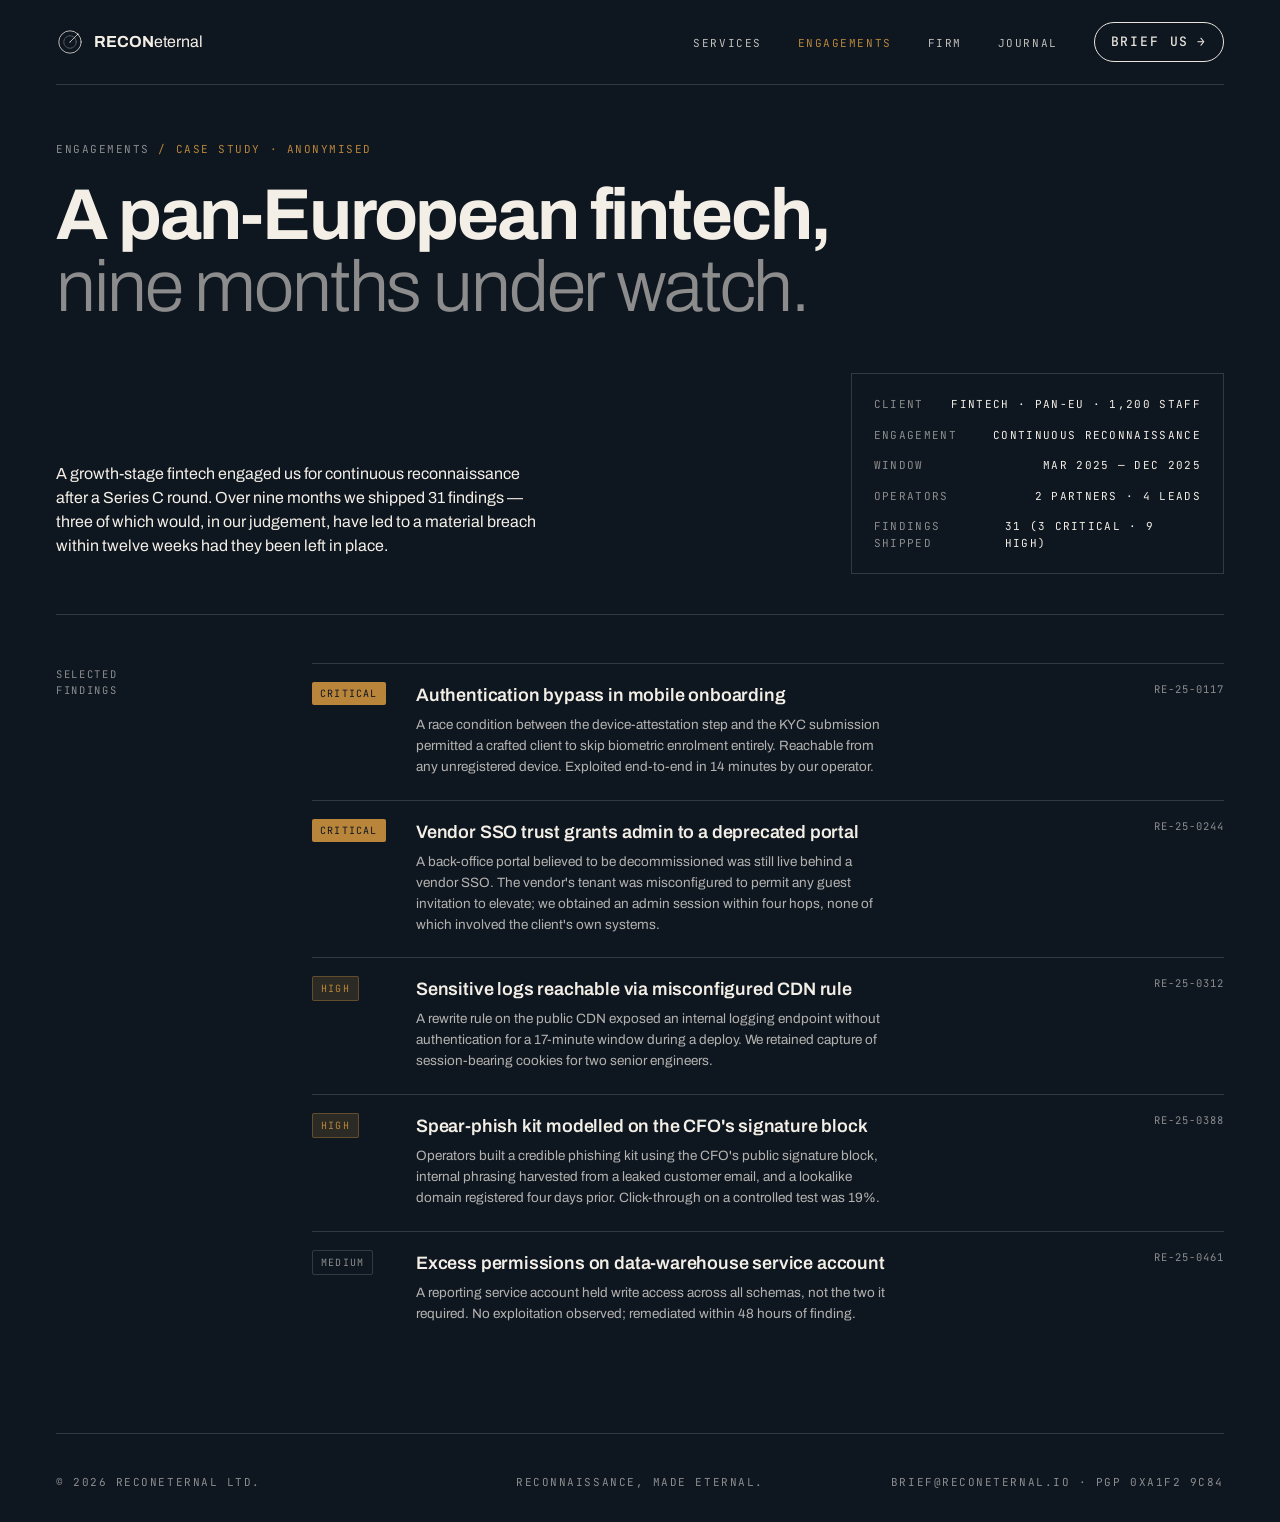
==== commit 1242e3f8: "Add files via upload" ====
--- a/engagements.html
+++ b/engagements.html
@@ -1,408 +1,113 @@
-<!DOCTYPE html>
+<!doctype html>
 <html lang="en">
 <head>
-  <meta charset="UTF-8" />
-  <meta name="viewport" content="width=device-width, initial-scale=1.0" />
-  <meta name="description" content="RECON eternal engagements — anonymised case studies showing real security outcomes across fintech, healthcare, SaaS, and critical infrastructure." />
-  <title>Engagements · RECON eternal</title>
-
-  <!-- Stylesheets -->
-  <link rel="stylesheet" href="css/base.css" />
-  <link rel="stylesheet" href="css/theme.css" />
-  <link rel="stylesheet" href="css/components.css" />
-  <link rel="stylesheet" href="css/engagements.css" />
-
-  <!-- Prevent theme flash -->
-  <script>
-    (function(){
-      var t = localStorage.getItem('recon-theme');
-      if (t === 'light') document.documentElement.setAttribute('data-theme','light');
-    })();
-  </script>
+  <meta charset="utf-8" />
+  <meta name="viewport" content="width=device-width, initial-scale=1" />
+  <title>Engagements — ReconEternal</title>
+  <meta name="description" content="An anonymised case study from the watchfloor." />
+  <link rel="icon" type="image/svg+xml" href="logo.svg" />
+  <link rel="preconnect" href="https://fonts.googleapis.com" />
+  <link rel="preconnect" href="https://fonts.gstatic.com" crossorigin />
+  <link href="https://fonts.googleapis.com/css2?family=Archivo:wght@300;400;500;600;700;800&family=JetBrains+Mono:wght@400;500&display=swap" rel="stylesheet" />
+  <link rel="stylesheet" href="style.css" />
 </head>
 <body>
 
-  <!-- ═══════════════════════════════════════
-       SITE NAVIGATION
-       ═══════════════════════════════════════ -->
-  <header class="site-nav" role="banner">
-    <div class="nav-inner">
-      <a href="index.html" class="nav-logo" aria-label="RECON eternal — home">
-        <svg viewBox="0 0 32 32" fill="none" xmlns="http://www.w3.org/2000/svg" aria-hidden="true">
-          <circle cx="16" cy="8"  r="3" fill="var(--accent)" opacity="0.9"/>
-          <circle cx="8"  cy="24" r="3" fill="var(--accent)" opacity="0.6"/>
-          <circle cx="24" cy="24" r="3" fill="var(--accent)" opacity="0.6"/>
-          <circle cx="16" cy="16" r="2" fill="var(--text-3)" opacity="0.5"/>
-          <line x1="16" y1="8"  x2="16" y2="16" stroke="var(--accent)" stroke-width="1" opacity="0.4"/>
-          <line x1="16" y1="16" x2="8"  y2="24" stroke="var(--accent)" stroke-width="1" opacity="0.4"/>
-          <line x1="16" y1="16" x2="24" y2="24" stroke="var(--accent)" stroke-width="1" opacity="0.4"/>
-          <line x1="8"  y1="24" x2="24" y2="24" stroke="var(--accent)" stroke-width="1" opacity="0.2"/>
+  <header class="wrap">
+    <nav class="nav" aria-label="Primary">
+      <a class="lockup" href="index.html">
+        <svg viewBox="0 0 100 100" fill="none" stroke="currentColor" stroke-width="2.6" stroke-linecap="round" aria-hidden="true">
+          <circle cx="50" cy="50" r="40"/>
+          <circle cx="50" cy="50" r="22" stroke-dasharray="1.5 4" stroke-opacity="0.55"/>
+          <line x1="50" y1="50" x2="78" y2="22"/>
+          <circle cx="78" cy="22" r="2.8" fill="currentColor" stroke="none"/>
+          <circle cx="50" cy="50" r="1.8" fill="currentColor" stroke="none"/>
         </svg>
-        <span class="nav-wordmark">RECON<em>eternal</em></span>
+        <span>RECON<em>eternal</em></span>
       </a>
-      <nav class="nav-links" aria-label="Primary navigation">
-        <a href="services.html">Services</a>
-        <a href="engagements.html">Engagements</a>
-        <a href="about.html">Firm</a>
-        <a href="contact.html" class="nav-cta">Brief us</a>
-      </nav>
-      <div class="nav-controls">
-        <button class="theme-toggle" aria-label="Switch theme"></button>
-        <button class="nav-hamburger" aria-label="Open menu"><span></span><span></span><span></span></button>
-      </div>
-    </div>
+      <ul>
+        <li><a href="services.html">Services</a></li>
+        <li><a class="active" href="engagements.html">Engagements</a></li>
+        <li><a href="firm.html">Firm</a></li>
+        <li><a href="journal.html">Journal</a></li>
+        <li><a class="cta" href="brief.html">Brief us</a></li>
+      </ul>
+    </nav>
   </header>
 
-  <!-- Mobile drawer -->
-  <nav class="nav-drawer" aria-label="Mobile navigation">
-    <a href="services.html">Services</a>
-    <a href="engagements.html">Engagements</a>
-    <a href="about.html">Firm</a>
-    <a href="contact.html">Brief us →</a>
-  </nav>
+  <main class="wrap">
+    <section class="phero">
+      <div class="crumb">Engagements <span class="amber">/ case study · anonymised</span></div>
+      <h1>A pan-European fintech, <em>nine months under watch.</em></h1>
+    </section>
 
-  <!-- Meta strip -->
-  <div class="meta-strip" aria-hidden="true">
-    <span><span class="meta-live"></span> ENGAGEMENTS · YTD</span>
-    <span class="meta-mid">ALL RESULTS ANONYMISED UNDER NDA · CLIENT IDENTITIES PROTECTED</span>
-    <span>047 CONCLUDED · 4 ACTIVE</span>
-  </div>
-
-  <!-- ═══════════════════════════════════════
-       MAIN CONTENT
-       ═══════════════════════════════════════ -->
-  <main class="page-body">
-
-    <!-- ───────────────────────────────────
-         ENGAGEMENTS HEADER
-         ─────────────────────────────────── -->
-    <section>
-      <div class="container">
-        <div class="eng-header">
-
-          <!-- Left: headline -->
-          <div>
-            <p class="eng-meta reveal">ENGAGEMENT LOG · 047 CONCLUDED</p>
-            <h1 class="eng-headline reveal delay-1">
-              Real threats.<br>
-              <em>Real outcomes.</em>
-            </h1>
-          </div>
-
-          <!-- Right: anonymisation note -->
-          <div class="eng-header-note reveal delay-2">
-            All case studies are anonymised in compliance with client NDAs. Identifying details — company name, headcount, and geography — are removed or generalised. Findings and outcomes are accurate.
-          </div>
-
-        </div>
+    <section class="eng-meta">
+      <p class="lede" style="max-width:54ch;">A growth-stage fintech engaged us for continuous reconnaissance after a Series C round. Over nine months we shipped 31 findings — three of which would, in our judgement, have led to a material breach within twelve weeks had they been left in place.</p>
+      <div class="card">
+        <div class="row"><span class="k">Client</span><span>Fintech · Pan-EU · 1,200 staff</span></div>
+        <div class="row"><span class="k">Engagement</span><span>Continuous reconnaissance</span></div>
+        <div class="row"><span class="k">Window</span><span>Mar 2025 — Dec 2025</span></div>
+        <div class="row"><span class="k">Operators</span><span>2 partners · 4 leads</span></div>
+        <div class="row"><span class="k">Findings shipped</span><span>31 (3 critical · 9 high)</span></div>
       </div>
     </section>
 
-    <!-- ───────────────────────────────────
-         STATS BAR
-         Animated counters for key metrics
-         ─────────────────────────────────── -->
-    <div class="stats-bar">
-      <div class="container">
-        <div class="stats-grid">
+    <section class="eng-body">
+      <div class="label">Selected<br/>findings</div>
+      <div class="findings">
+        <article class="finding">
+          <span class="sev crit">Critical</span>
+          <div>
+            <h4>Authentication bypass in mobile onboarding</h4>
+            <p>A race condition between the device-attestation step and the KYC submission permitted a crafted client to skip biometric enrolment entirely. Reachable from any unregistered device. Exploited end-to-end in 14 minutes by our operator.</p>
+          </div>
+          <span class="id">RE-25-0117</span>
+        </article>
 
-          <!-- Total engagements -->
-          <div class="stat-block">
-            <div class="stat-number">
-              <span data-counter="47" data-suffix="">47</span>
-              <span class="stat-unit">+</span>
-            </div>
-            <div class="stat-label">Concluded engagements</div>
+        <article class="finding">
+          <span class="sev crit">Critical</span>
+          <div>
+            <h4>Vendor SSO trust grants admin to a deprecated portal</h4>
+            <p>A back-office portal believed to be decommissioned was still live behind a vendor SSO. The vendor's tenant was misconfigured to permit any guest invitation to elevate; we obtained an admin session within four hops, none of which involved the client's own systems.</p>
           </div>
+          <span class="id">RE-25-0244</span>
+        </article>
 
-          <!-- Mean time to first finding -->
-          <div class="stat-block">
-            <div class="stat-number">
-              <span data-counter="3.2" data-suffix="d">3.2d</span>
-            </div>
-            <div class="stat-label">Mean time to first finding</div>
+        <article class="finding">
+          <span class="sev high">High</span>
+          <div>
+            <h4>Sensitive logs reachable via misconfigured CDN rule</h4>
+            <p>A rewrite rule on the public CDN exposed an internal logging endpoint without authentication for a 17-minute window during a deploy. We retained capture of session-bearing cookies for two senior engineers.</p>
           </div>
+          <span class="id">RE-25-0312</span>
+        </article>
 
-          <!-- First-attempt compliance pass rate -->
-          <div class="stat-block">
-            <div class="stat-number">
-              <span data-counter="100" data-suffix="%">100%</span>
-            </div>
-            <div class="stat-label">First-attempt compliance pass rate</div>
+        <article class="finding">
+          <span class="sev high">High</span>
+          <div>
+            <h4>Spear-phish kit modelled on the CFO's signature block</h4>
+            <p>Operators built a credible phishing kit using the CFO's public signature block, internal phrasing harvested from a leaked customer email, and a lookalike domain registered four days prior. Click-through on a controlled test was 19%.</p>
           </div>
+          <span class="id">RE-25-0388</span>
+        </article>
 
-          <!-- Sectors covered -->
-          <div class="stat-block">
-            <div class="stat-number">
-              <span data-counter="4" data-suffix="">4</span>
-            </div>
-            <div class="stat-label">Sectors under watch</div>
+        <article class="finding">
+          <span class="sev med">Medium</span>
+          <div>
+            <h4>Excess permissions on data-warehouse service account</h4>
+            <p>A reporting service account held write access across all schemas, not the two it required. No exploitation observed; remediated within 48 hours of finding.</p>
           </div>
-
-        </div>
-      </div>
-    </div>
-
-    <!-- ───────────────────────────────────
-         CASE STUDY CARDS
-         List of anonymised client engagements
-         ─────────────────────────────────── -->
-    <section class="case-studies-section">
-      <div class="container">
-
-        <p class="section-label reveal">Case studies</p>
-
-        <div class="case-list">
-
-          <!-- Case 01: FinTech continuous recon -->
-          <div class="case-card reveal" id="re-2026-014">
-            <div class="case-meta">
-              <div class="case-id">RE-2026-014</div>
-              <div class="case-sector">SECTOR · FINTECH · MIDMARKET</div>
-              <div class="case-status concluded">concluded</div>
-            </div>
-            <div class="case-content">
-              <h2 class="case-title">Midmarket payments processor — continuous external reconnaissance</h2>
-              <p class="case-summary">
-                A Series C payments company engaged us for a 14-week continuous external reconnaissance programme following a near-miss third-party breach in their supply chain. We mapped their entire exposed attack surface — including assets they were unaware of — and identified four significant findings within the first 72 hours.
-              </p>
-              <dl class="case-facts">
-                <div class="case-fact">
-                  <dt>Scope</dt>
-                  <dd>External + supply chain</dd>
-                </div>
-                <div class="case-fact">
-                  <dt>Duration</dt>
-                  <dd>14 weeks</dd>
-                </div>
-                <div class="case-fact">
-                  <dt>First finding</dt>
-                  <dd>Day 03</dd>
-                </div>
-              </dl>
-              <div class="case-findings">
-                <span class="finding-tag critical">1 Critical</span>
-                <span class="finding-tag high">2 High</span>
-                <span class="finding-tag medium">1 Medium</span>
-              </div>
-            </div>
-            <div class="case-chevron">→</div>
-          </div>
-
-          <!-- Case 02: Healthcare SOC 2 -->
-          <div class="case-card reveal" id="re-2025-038">
-            <div class="case-meta">
-              <div class="case-id">RE-2025-038</div>
-              <div class="case-sector">SECTOR · HEALTH · SaaS</div>
-              <div class="case-status concluded">concluded</div>
-            </div>
-            <div class="case-content">
-              <h2 class="case-title">Healthcare SaaS platform — SOC 2 Type II readiness &amp; penetration test</h2>
-              <p class="case-summary">
-                A mid-size clinical data platform needed SOC 2 Type II certification ahead of a major enterprise contract. We ran a readiness assessment, identified 12 control gaps, delivered a remediation roadmap, and conducted a web application penetration test. The client passed their audit on the first attempt.
-              </p>
-              <dl class="case-facts">
-                <div class="case-fact">
-                  <dt>Scope</dt>
-                  <dd>SOC 2 + web pentest</dd>
-                </div>
-                <div class="case-fact">
-                  <dt>Duration</dt>
-                  <dd>8 weeks</dd>
-                </div>
-                <div class="case-fact">
-                  <dt>Outcome</dt>
-                  <dd>First-attempt pass</dd>
-                </div>
-              </dl>
-              <div class="case-findings">
-                <span class="finding-tag high">3 High</span>
-                <span class="finding-tag medium">6 Medium</span>
-                <span class="finding-tag low">3 Low</span>
-              </div>
-            </div>
-            <div class="case-chevron">→</div>
-          </div>
-
-          <!-- Case 03: E-commerce ransomware IR -->
-          <div class="case-card reveal" id="re-2025-031">
-            <div class="case-meta">
-              <div class="case-id">RE-2025-031</div>
-              <div class="case-sector">SECTOR · RETAIL · E-COMMERCE</div>
-              <div class="case-status concluded">concluded</div>
-            </div>
-            <div class="case-content">
-              <h2 class="case-title">E-commerce platform — ransomware incident response &amp; post-breach hardening</h2>
-              <p class="case-summary">
-                An e-commerce company discovered ransomware on a staging server at 2am on a Friday. We mobilised within four hours, contained the spread before it reached production, performed forensic analysis to identify the initial access vector — a forgotten VPN appliance — and delivered a post-incident hardening plan within five days.
-              </p>
-              <dl class="case-facts">
-                <div class="case-fact">
-                  <dt>Scope</dt>
-                  <dd>IR + forensics + hardening</dd>
-                </div>
-                <div class="case-fact">
-                  <dt>Mobilisation</dt>
-                  <dd>4 hours</dd>
-                </div>
-                <div class="case-fact">
-                  <dt>Data loss</dt>
-                  <dd>None</dd>
-                </div>
-              </dl>
-              <div class="case-findings">
-                <span class="finding-tag critical">1 Critical (initial vector)</span>
-                <span class="finding-tag high">4 High</span>
-              </div>
-            </div>
-            <div class="case-chevron">→</div>
-          </div>
-
-          <!-- Case 04: Critical infrastructure cloud review -->
-          <div class="case-card reveal" id="re-2025-019">
-            <div class="case-meta">
-              <div class="case-id">RE-2025-019</div>
-              <div class="case-sector">SECTOR · CRITICAL INFRA</div>
-              <div class="case-status concluded">concluded</div>
-            </div>
-            <div class="case-content">
-              <h2 class="case-title">Critical infrastructure operator — AWS cloud configuration review</h2>
-              <p class="case-summary">
-                A regulated utility operator migrated workloads to AWS without a comprehensive security review. We conducted a full IAM, network, storage, and logging audit against CIS AWS Foundations benchmarks, identifying overly permissive roles and publicly exposed S3 objects containing sensitive operational data.
-              </p>
-              <dl class="case-facts">
-                <div class="case-fact">
-                  <dt>Scope</dt>
-                  <dd>AWS full-stack audit</dd>
-                </div>
-                <div class="case-fact">
-                  <dt>Duration</dt>
-                  <dd>3 weeks</dd>
-                </div>
-                <div class="case-fact">
-                  <dt>Accounts reviewed</dt>
-                  <dd>14 AWS accounts</dd>
-                </div>
-              </dl>
-              <div class="case-findings">
-                <span class="finding-tag critical">2 Critical</span>
-                <span class="finding-tag high">7 High</span>
-                <span class="finding-tag medium">11 Medium</span>
-              </div>
-            </div>
-            <div class="case-chevron">→</div>
-          </div>
-
-          <!-- Case 05: Aerospace vCISO -->
-          <div class="case-card reveal" id="re-2024-007">
-            <div class="case-meta">
-              <div class="case-id">RE-2024-007</div>
-              <div class="case-sector">SECTOR · AEROSPACE · SCALE-UP</div>
-              <div class="case-status concluded">concluded</div>
-            </div>
-            <div class="case-content">
-              <h2 class="case-title">Aerospace scale-up — vCISO retainer &amp; ISO 27001 programme</h2>
-              <p class="case-summary">
-                A rapidly scaling aerospace software company needed to build a security function from scratch to satisfy enterprise customer requirements. We acted as their fractional CISO for 18 months, establishing a security programme, leading their ISO 27001 implementation, and preparing the team to internalise the function.
-              </p>
-              <dl class="case-facts">
-                <div class="case-fact">
-                  <dt>Scope</dt>
-                  <dd>vCISO + ISO 27001</dd>
-                </div>
-                <div class="case-fact">
-                  <dt>Duration</dt>
-                  <dd>18 months</dd>
-                </div>
-                <div class="case-fact">
-                  <dt>Outcome</dt>
-                  <dd>ISO 27001 certified</dd>
-                </div>
-              </dl>
-              <div class="case-findings">
-                <span class="finding-tag high">Security programme built from zero</span>
-              </div>
-            </div>
-            <div class="case-chevron">→</div>
-          </div>
-
-        </div>
+          <span class="id">RE-25-0461</span>
+        </article>
       </div>
     </section>
 
-    <!-- ───────────────────────────────────
-         METHODOLOGY NOTE
-         Trust-building block about our approach
-         ─────────────────────────────────── -->
-    <section class="methodology-note">
-      <div class="container">
-        <div class="methodology-box reveal">
-          <div>
-            <h3>Our methodology</h3>
-            <p>
-              Every engagement follows a structured methodology tailored to your environment — not a generic checklist. We use a combination of manual operator-led testing, adversary simulation, and intelligence-driven analysis.
-            </p>
-            <p style="margin-top:0.75rem;">
-              All findings are independently verified before inclusion in the final report. We never deliver false positives, and we never inflate findings to justify scope expansion.
-            </p>
-          </div>
-          <div>
-            <h3>Confidentiality</h3>
-            <p>
-              Every engagement is governed by a mutual NDA signed before any work begins. Client identities, infrastructure details, and finding specifics are never disclosed — including in these case studies. We operate under strict information-security obligations.
-            </p>
-            <p style="margin-top:0.75rem;">
-              References are available on request, subject to client consent.
-            </p>
-          </div>
-        </div>
-      </div>
-    </section>
-
-    <!-- CTA -->
-    <section class="section">
-      <div class="container" style="text-align:center;">
-        <h2 class="display-lg reveal" style="margin-bottom:1.5rem;">
-          Ready to start your<br><em class="editorial">engagement?</em>
-        </h2>
-        <div class="reveal delay-1">
-          <a href="contact.html" class="btn-primary">Schedule a Brief</a>
-        </div>
-      </div>
-    </section>
-
+    <footer class="site">
+      <span>© 2026 ReconEternal Ltd.</span>
+      <span class="center">Reconnaissance, made eternal.</span>
+      <span class="right">brief@reconeternal.io · PGP 0xA1F2 9C84</span>
+    </footer>
   </main>
-
-  <!-- Site footer -->
-  <footer class="site-footer">
-    <div class="footer-inner">
-      <div class="footer-brand">
-        <div class="footer-wordmark">RECON <em>eternal</em></div>
-        <p>Independent cybersecurity consulting. Senior-led. Never subcontracted.</p>
-      </div>
-      <div class="footer-nav">
-        <h4>Navigation</h4>
-        <a href="services.html">Services</a>
-        <a href="engagements.html">Engagements</a>
-        <a href="about.html">The Firm</a>
-        <a href="contact.html">Contact</a>
-      </div>
-      <div class="footer-contact">
-        <h4>Contact</h4>
-        <p>Response within 1 business day.</p>
-        <p><a href="mailto:contact@reconeternal.com">contact@reconeternal.com</a></p>
-        <p><a href="contact.html">Schedule a discovery call →</a></p>
-      </div>
-    </div>
-    <div class="footer-bottom">
-      <p>© 2025 RECON eternal. All rights reserved.</p>
-      <p>All engagements conducted under NDA. Results anonymised.</p>
-    </div>
-  </footer>
-
-  <script src="js/theme.js"></script>
-  <script src="js/nav.js"></script>
-  <script src="js/animations.js"></script>
 
 </body>
 </html>
--- a/style.css
+++ b/style.css
@@ -0,0 +1,251 @@
+/* ReconEternal — production stylesheet
+   ------------------------------------------------------------------ */
+:root {
+  --ink:    #0E1620;
+  --ink-2:  #1A2533;
+  --paper:  #F4EFE6;
+  --paper-2:#EBE5D8;
+  --rule-d: rgba(244,239,230,0.16);
+  --muted-d:rgba(244,239,230,0.55);
+  --amber:  #B8853A;
+  --max:    1280px;
+}
+* { box-sizing: border-box; }
+html, body { margin: 0; padding: 0; }
+body {
+  background: var(--ink);
+  color: var(--paper);
+  font-family: 'Archivo', system-ui, -apple-system, Segoe UI, sans-serif;
+  font-size: 16px;
+  line-height: 1.5;
+  -webkit-font-smoothing: antialiased;
+}
+a { color: inherit; text-decoration: none; }
+.wrap { max-width: var(--max); margin: 0 auto; padding: 0 56px; }
+
+/* ── Nav ─────────────────────────────────────────────── */
+.nav {
+  display: flex; align-items: center; justify-content: space-between;
+  padding: 22px 0;
+  border-bottom: 1px solid var(--rule-d);
+}
+.nav .lockup { display: flex; align-items: center; gap: 10px; font-weight: 700; font-size: 16px; letter-spacing: -0.005em; }
+.nav .lockup em { font-style: normal; font-weight: 400; }
+.nav .lockup svg { width: 28px; height: 28px; }
+.nav ul { display: flex; gap: 36px; list-style: none; padding: 0; margin: 0; align-items: center; }
+.nav ul a {
+  font-family: 'JetBrains Mono', ui-monospace, Menlo, monospace;
+  font-size: 11px; letter-spacing: 0.14em; text-transform: uppercase;
+  opacity: 0.78;
+}
+.nav ul a:hover, .nav ul a.active { opacity: 1; color: var(--amber); }
+.nav .cta {
+  font-weight: 500; font-size: 13px;
+  padding: 9px 16px; border: 1px solid currentColor; border-radius: 999px;
+  display: inline-flex; align-items: center; gap: 8px; opacity: 0.95;
+}
+.nav .cta::after { content: '→'; }
+
+/* ── Meta strip ──────────────────────────────────────── */
+.meta-strip {
+  display: flex; justify-content: space-between; align-items: center;
+  padding: 10px 0;
+  font-family: 'JetBrains Mono', ui-monospace, monospace;
+  font-size: 10.5px; letter-spacing: 0.16em; text-transform: uppercase;
+  color: var(--muted-d);
+  border-bottom: 1px solid var(--rule-d);
+}
+.live::before {
+  content: ''; display: inline-block; width: 7px; height: 7px; border-radius: 50%;
+  background: var(--amber); margin-right: 8px; transform: translateY(-1px);
+  animation: pulse 2.4s infinite;
+}
+@keyframes pulse {
+  0%   { box-shadow: 0 0 0 0 rgba(184,133,58,0.5); }
+  70%  { box-shadow: 0 0 0 8px rgba(184,133,58,0); }
+  100% { box-shadow: 0 0 0 0 rgba(184,133,58,0); }
+}
+
+/* ── Hero ────────────────────────────────────────────── */
+.hero { position: relative; padding: 70px 0 40px; }
+.hero-grid { display: grid; grid-template-columns: 1.4fr 1fr; gap: 80px; align-items: end; }
+.hero h1 {
+  font-weight: 700; font-size: clamp(64px, 8vw, 110px);
+  line-height: 0.92; letter-spacing: -0.04em;
+  margin: 0 0 56px; text-wrap: balance;
+}
+.hero h1 em { font-style: normal; font-weight: 300; opacity: 0.62; }
+.hero h1 .accent { color: var(--amber); }
+.hero .lede {
+  font-size: 17px; line-height: 1.55; max-width: 38ch;
+  color: rgba(244,239,230,0.78); margin: 0 0 36px; text-wrap: pretty;
+}
+.actions { display: flex; gap: 14px; align-items: center; margin-bottom: 48px; }
+.btn {
+  font-weight: 500; font-size: 14px; padding: 14px 22px; border-radius: 999px;
+  display: inline-flex; align-items: center; gap: 10px; cursor: pointer; border: 1px solid currentColor;
+}
+.btn::after { content: '→'; }
+.btn.primary { background: var(--paper); color: var(--ink); border-color: var(--paper); }
+.btn.ghost   { background: transparent; color: var(--paper); opacity: 0.92; }
+.stamp-row { display: grid; grid-template-columns: 1fr 1fr; gap: 18px; }
+.stamp { border-top: 1px solid var(--rule-d); padding: 14px 0 0; }
+.stamp .k { font-family: 'JetBrains Mono', monospace; font-size: 10px; letter-spacing: 0.16em; text-transform: uppercase; color: var(--muted-d); margin-bottom: 8px; }
+.stamp .v { font-size: 28px; font-weight: 600; letter-spacing: -0.02em; line-height: 1; }
+.stamp .v small { font-size: 13px; font-weight: 400; opacity: 0.6; margin-left: 6px; letter-spacing: 0; }
+
+.hero-deco {
+  position: absolute; right: -260px; top: 80px; width: 720px; height: 720px;
+  color: rgba(244,239,230,0.07); pointer-events: none;
+}
+.hero-deco svg { width: 100%; height: 100%; }
+
+/* ── Foot rail ───────────────────────────────────────── */
+.foot-rail {
+  display: flex; justify-content: space-between; align-items: center;
+  font-family: 'JetBrains Mono', monospace; font-size: 10.5px; letter-spacing: 0.14em;
+  text-transform: uppercase; color: var(--muted-d);
+  border-top: 1px solid var(--rule-d); padding: 18px 0; margin-top: 60px;
+}
+.foot-rail .clients { display: flex; gap: 28px; align-items: center; }
+.foot-rail .sep { opacity: 0.3; }
+
+/* ── Site footer ─────────────────────────────────────── */
+footer.site {
+  border-top: 1px solid var(--rule-d); padding: 40px 0 32px; margin-top: 60px;
+  font-family: 'JetBrains Mono', monospace; font-size: 11px; letter-spacing: 0.14em;
+  text-transform: uppercase; color: var(--muted-d);
+  display: grid; grid-template-columns: 1fr auto 1fr; gap: 24px; align-items: center;
+}
+footer.site .center { text-align: center; }
+footer.site .right { text-align: right; }
+
+/* ── Service preview grid (homepage tail) ────────────── */
+.svc-preview { padding: 60px 0 0; border-top: 1px solid var(--rule-d); margin-top: 60px; }
+.svc-preview .head { display: flex; justify-content: space-between; align-items: baseline; margin-bottom: 28px; }
+.svc-preview .head h2 { font-weight: 600; font-size: 28px; letter-spacing: -0.02em; margin: 0; }
+.svc-preview .head a {
+  font-family: 'JetBrains Mono', monospace; font-size: 11px; letter-spacing: 0.14em;
+  text-transform: uppercase; opacity: 0.78;
+}
+.svc-grid { display: grid; grid-template-columns: repeat(4, 1fr); gap: 0; }
+.svc-card { border-right: 1px solid var(--rule-d); padding: 0 24px 24px; min-height: 240px;
+            display: flex; flex-direction: column; gap: 14px; }
+.svc-card:first-child { padding-left: 0; }
+.svc-card:last-child { border-right: none; padding-right: 0; }
+.svc-card .num { font-family: 'JetBrains Mono', monospace; font-size: 10px; letter-spacing: 0.16em; color: var(--muted-d); }
+.svc-card h3 { font-weight: 600; font-size: 22px; letter-spacing: -0.015em; line-height: 1.1; margin: 0; }
+.svc-card p { font-size: 13px; line-height: 1.55; color: rgba(244,239,230,0.7); margin: 0; text-wrap: pretty; }
+.svc-card .arrow { margin-top: auto; font-size: 18px; }
+
+/* ── Page hero (inner) ───────────────────────────────── */
+.phero { padding: 56px 0 32px; }
+.phero .crumb { font-family: 'JetBrains Mono', monospace; font-size: 11px; letter-spacing: 0.14em; color: var(--muted-d); text-transform: uppercase; margin-bottom: 22px; }
+.phero .crumb .amber { color: var(--amber); }
+.phero h1 { font-weight: 700; font-size: clamp(44px, 6vw, 72px); line-height: 1; letter-spacing: -0.03em; margin: 0 0 18px; max-width: 22ch; text-wrap: balance; }
+.phero h1 em { font-style: normal; font-weight: 300; color: var(--muted-d); }
+.phero .lede { font-size: 17px; line-height: 1.55; max-width: 64ch; color: rgba(244,239,230,0.78); margin: 0; text-wrap: pretty; }
+
+/* ── Services list ───────────────────────────────────── */
+.svc-list { padding: 24px 0 56px; }
+.svc-row { display: grid; grid-template-columns: 80px 240px 1fr 200px; gap: 32px; padding: 28px 0; border-top: 1px solid var(--rule-d); align-items: start; }
+.svc-row:last-child { border-bottom: 1px solid var(--rule-d); }
+.svc-row .ix { font-family: 'JetBrains Mono', monospace; font-size: 12px; color: var(--muted-d); padding-top: 8px; letter-spacing: 0.12em; }
+.svc-row .name { font-weight: 600; font-size: 28px; letter-spacing: -0.02em; line-height: 1.05; }
+.svc-row .name small { display: block; font-family: 'JetBrains Mono', monospace; font-size: 11px; font-weight: 400; color: var(--muted-d); margin-top: 6px; letter-spacing: 0.12em; text-transform: uppercase; }
+.svc-row .desc { font-size: 14.5px; line-height: 1.55; color: rgba(244,239,230,0.78); padding-top: 6px; text-wrap: pretty; }
+.svc-row .pills { display: flex; flex-wrap: wrap; gap: 6px; padding-top: 8px; }
+.pill { display: inline-flex; padding: 4px 10px; border: 1px solid var(--rule-d); border-radius: 999px; font-family: 'JetBrains Mono', monospace; font-size: 10px; color: rgba(244,239,230,0.78); letter-spacing: 0.1em; text-transform: uppercase; }
+
+/* ── Engagement findings ─────────────────────────────── */
+.eng-meta { display: grid; grid-template-columns: 2fr 1fr; gap: 48px; align-items: end; padding-bottom: 40px; border-bottom: 1px solid var(--rule-d); }
+.eng-meta .card { border: 1px solid var(--rule-d); padding: 22px; display: grid; gap: 14px; font-family: 'JetBrains Mono', monospace; font-size: 11px; letter-spacing: 0.12em; text-transform: uppercase; }
+.eng-meta .card .row { display: flex; justify-content: space-between; }
+.eng-meta .card .k { color: var(--muted-d); }
+.eng-body { display: grid; grid-template-columns: 200px 1fr; gap: 56px; padding: 48px 0; }
+.eng-body .label { font-family: 'JetBrains Mono', monospace; font-size: 10.5px; letter-spacing: 0.16em; text-transform: uppercase; color: var(--muted-d); padding-top: 4px; }
+.findings { display: grid; gap: 22px; }
+.finding { border-top: 1px solid var(--rule-d); padding-top: 18px; display: grid; grid-template-columns: 80px 1fr auto; gap: 24px; align-items: start; }
+.sev { font-family: 'JetBrains Mono', monospace; font-size: 10px; padding: 4px 8px; letter-spacing: 0.12em; text-transform: uppercase; border-radius: 2px; width: fit-content; }
+.sev.crit { background: var(--amber); color: var(--ink); }
+.sev.high { background: rgba(184,133,58,0.18); color: var(--amber); border: 1px solid rgba(184,133,58,0.4); }
+.sev.med  { background: transparent; color: var(--muted-d); border: 1px solid var(--rule-d); }
+.finding h4 { font-weight: 600; font-size: 18px; letter-spacing: -0.01em; margin: 0 0 6px; }
+.finding p { font-size: 13.5px; line-height: 1.55; color: rgba(244,239,230,0.72); margin: 0; max-width: 60ch; text-wrap: pretty; }
+.finding .id { font-family: 'JetBrains Mono', monospace; font-size: 10.5px; color: var(--muted-d); letter-spacing: 0.1em; }
+
+/* ── Firm / About ────────────────────────────────────── */
+.partners { padding: 18px 0 40px; display: grid; grid-template-columns: repeat(3, 1fr); gap: 24px; }
+.partner { border-top: 1px solid var(--rule-d); padding-top: 18px; display: grid; gap: 14px; }
+.partner .portrait { aspect-ratio: 4 / 5; background: var(--ink-2); position: relative; overflow: hidden; background-image: repeating-linear-gradient(135deg, rgba(244,239,230,0.045) 0 8px, transparent 8px 16px); }
+.partner .portrait .pill { position: absolute; top: 12px; left: 12px; }
+.partner h4 { font-weight: 600; font-size: 20px; letter-spacing: -0.015em; margin: 0; }
+.partner h4 small { display: block; font-family: 'JetBrains Mono', monospace; font-size: 10px; font-weight: 400; color: var(--muted-d); margin-top: 6px; letter-spacing: 0.14em; text-transform: uppercase; }
+.partner p { font-size: 13.5px; line-height: 1.55; color: rgba(244,239,230,0.72); margin: 0; text-wrap: pretty; }
+
+.doctrine { padding: 32px 0 44px; border-top: 1px solid var(--rule-d); }
+.doctrine .head { display: flex; justify-content: space-between; align-items: baseline; margin-bottom: 18px; }
+.doctrine h2 { font-weight: 600; font-size: 24px; letter-spacing: -0.02em; margin: 0; }
+.doctrine .head span { font-family: 'JetBrains Mono', monospace; font-size: 11px; color: var(--muted-d); letter-spacing: 0.14em; text-transform: uppercase; }
+.doctrine ol { list-style: none; padding: 0; margin: 0; display: grid; grid-template-columns: 1fr 1fr; gap: 1px; background: var(--rule-d); border: 1px solid var(--rule-d); }
+.doctrine li { background: var(--ink); padding: 20px 22px; display: grid; grid-template-columns: 32px 1fr; gap: 14px; }
+.doctrine li .n { font-family: 'JetBrains Mono', monospace; font-size: 11px; color: var(--amber); letter-spacing: 0.14em; padding-top: 4px; }
+.doctrine li b { font-weight: 600; font-size: 15.5px; letter-spacing: -0.01em; display: block; margin-bottom: 6px; }
+.doctrine li p { font-size: 13px; line-height: 1.5; color: rgba(244,239,230,0.7); margin: 0; text-wrap: pretty; }
+
+/* ── Journal ─────────────────────────────────────────── */
+.journal-list { padding: 0 0 40px; }
+.jrow { display: grid; grid-template-columns: 110px 110px 1fr 140px; gap: 32px; padding: 22px 0; border-top: 1px solid var(--rule-d); align-items: start; }
+.jrow:last-child { border-bottom: 1px solid var(--rule-d); }
+.jrow .date { font-family: 'JetBrains Mono', monospace; font-size: 11px; color: var(--muted-d); letter-spacing: 0.14em; padding-top: 6px; }
+.jrow .cat { font-family: 'JetBrains Mono', monospace; font-size: 10px; color: var(--amber); letter-spacing: 0.16em; text-transform: uppercase; padding-top: 6px; }
+.jrow h3 { font-weight: 600; font-size: 22px; letter-spacing: -0.018em; line-height: 1.18; margin: 0 0 6px; }
+.jrow .dek { font-size: 13px; line-height: 1.55; color: rgba(244,239,230,0.7); margin: 0; max-width: 58ch; text-wrap: pretty; }
+.jrow .auth { font-family: 'JetBrains Mono', monospace; font-size: 10.5px; color: var(--muted-d); letter-spacing: 0.12em; text-transform: uppercase; padding-top: 6px; text-align: right; }
+
+/* ── Brief / Contact ─────────────────────────────────── */
+.brief { padding: 52px 0; display: grid; grid-template-columns: 1.1fr 1fr; gap: 72px; }
+.brief .left h1 { font-weight: 700; font-size: clamp(44px, 5vw, 60px); line-height: 1; letter-spacing: -0.03em; margin: 0 0 20px; max-width: 12ch; text-wrap: balance; }
+.brief .left h1 em { font-style: normal; font-weight: 300; color: var(--muted-d); }
+.brief .copy { font-size: 15.5px; line-height: 1.55; color: rgba(244,239,230,0.78); max-width: 44ch; margin: 0 0 28px; text-wrap: pretty; }
+.channels { display: grid; gap: 18px; padding-top: 22px; border-top: 1px solid var(--rule-d); }
+.ch { display: grid; grid-template-columns: 130px 1fr; gap: 18px; align-items: start; }
+.ch .k { font-family: 'JetBrains Mono', monospace; font-size: 10.5px; letter-spacing: 0.14em; text-transform: uppercase; color: var(--muted-d); padding-top: 4px; }
+.ch .v { font-family: 'JetBrains Mono', monospace; font-size: 13px; color: var(--paper); }
+.ch .v small { display: block; font-size: 11px; color: var(--muted-d); margin-top: 4px; letter-spacing: 0.02em; }
+form.brief-form { display: grid; gap: 18px; padding: 26px 28px 28px; border: 1px solid var(--rule-d); align-self: start; }
+form.brief-form .fhead { display: flex; justify-content: space-between; align-items: baseline; font-family: 'JetBrains Mono', monospace; font-size: 11px; letter-spacing: 0.14em; text-transform: uppercase; color: var(--muted-d); }
+form.brief-form .fhead .amber { color: var(--amber); }
+form.brief-form .field label { font-family: 'JetBrains Mono', monospace; font-size: 10px; letter-spacing: 0.16em; text-transform: uppercase; color: var(--muted-d); display: block; margin-bottom: 8px; }
+form.brief-form input, form.brief-form select, form.brief-form textarea { width: 100%; background: transparent; border: none; border-bottom: 1px solid var(--rule-d); color: var(--paper); padding: 8px 0; font-family: 'Archivo', sans-serif; font-size: 14.5px; letter-spacing: -0.005em; outline: none; }
+form.brief-form textarea { resize: none; min-height: 56px; }
+form.brief-form .row2 { display: grid; grid-template-columns: 1fr 1fr; gap: 22px; }
+form.brief-form button { margin-top: 6px; align-self: start; background: var(--paper); color: var(--ink); border: 1px solid var(--paper); padding: 12px 20px; border-radius: 999px; cursor: pointer; font-family: 'Archivo', sans-serif; font-weight: 500; font-size: 13.5px; display: inline-flex; align-items: center; gap: 10px; }
+form.brief-form button::after { content: '→'; }
+
+@media (max-width: 900px) {
+  .svc-row, .eng-meta, .eng-body, .partners, .doctrine ol, .jrow, .brief, .ch, form.brief-form .row2 { grid-template-columns: 1fr; gap: 18px; }
+  .finding { grid-template-columns: 1fr; }
+  .jrow .auth { text-align: left; }
+  .phero { padding: 28px 0 16px; }
+}
+
+/* ── Responsive ──────────────────────────────────────── */
+@media (max-width: 900px) {
+  .wrap { padding: 0 22px; }
+  .nav ul { display: none; }
+  .nav .cta { display: none; }
+  .meta-strip { font-size: 9px; gap: 12px; flex-wrap: wrap; }
+  .hero { padding: 36px 0 24px; }
+  .hero-grid { grid-template-columns: 1fr; gap: 32px; }
+  .hero h1 { font-size: 50px; margin-bottom: 24px; }
+  .hero-deco { display: none; }
+  .actions { flex-direction: column; align-items: stretch; }
+  .btn { justify-content: center; }
+  .svc-grid { grid-template-columns: 1fr; }
+  .svc-card { border-right: none; border-bottom: 1px solid var(--rule-d); padding: 22px 0; }
+  .svc-card:last-child { border-bottom: none; }
+  footer.site { grid-template-columns: 1fr; text-align: left; }
+  footer.site .right, footer.site .center { text-align: left; }
+  .foot-rail { flex-direction: column; align-items: flex-start; gap: 14px; }
+}
